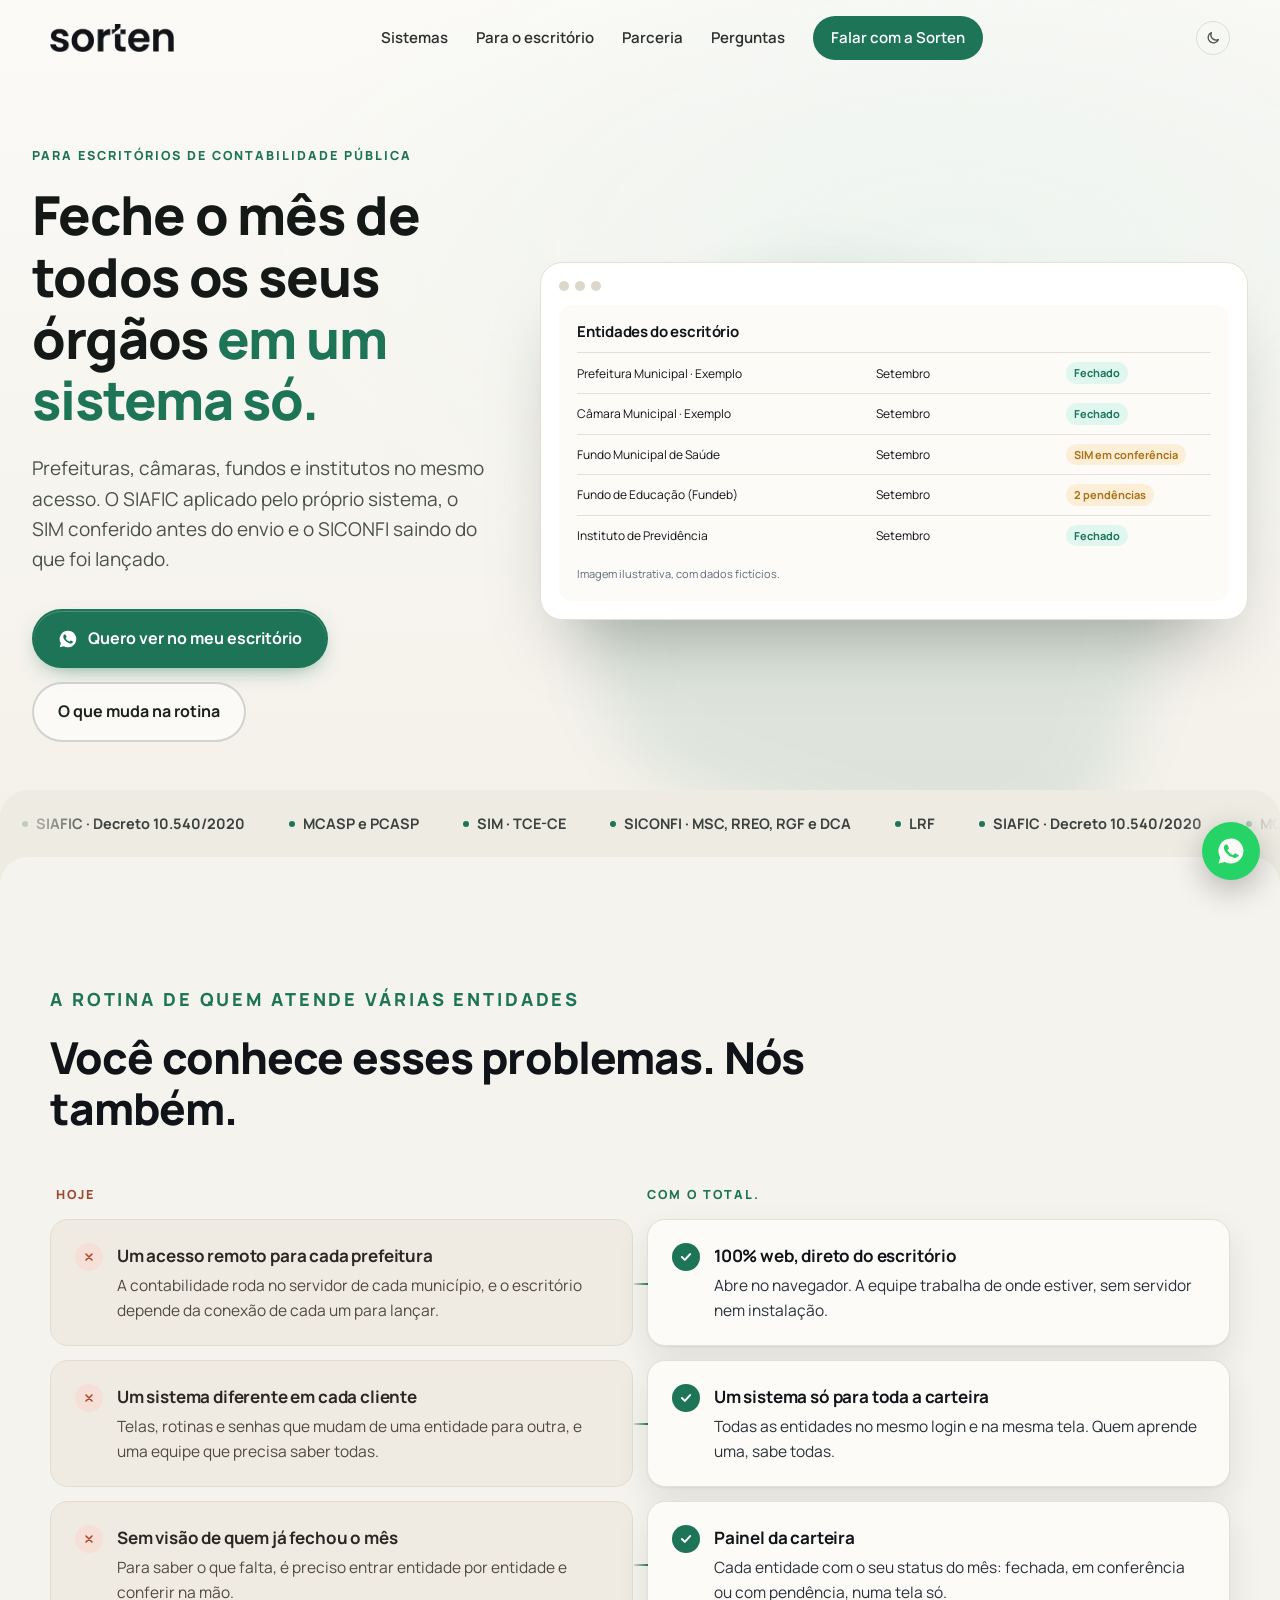
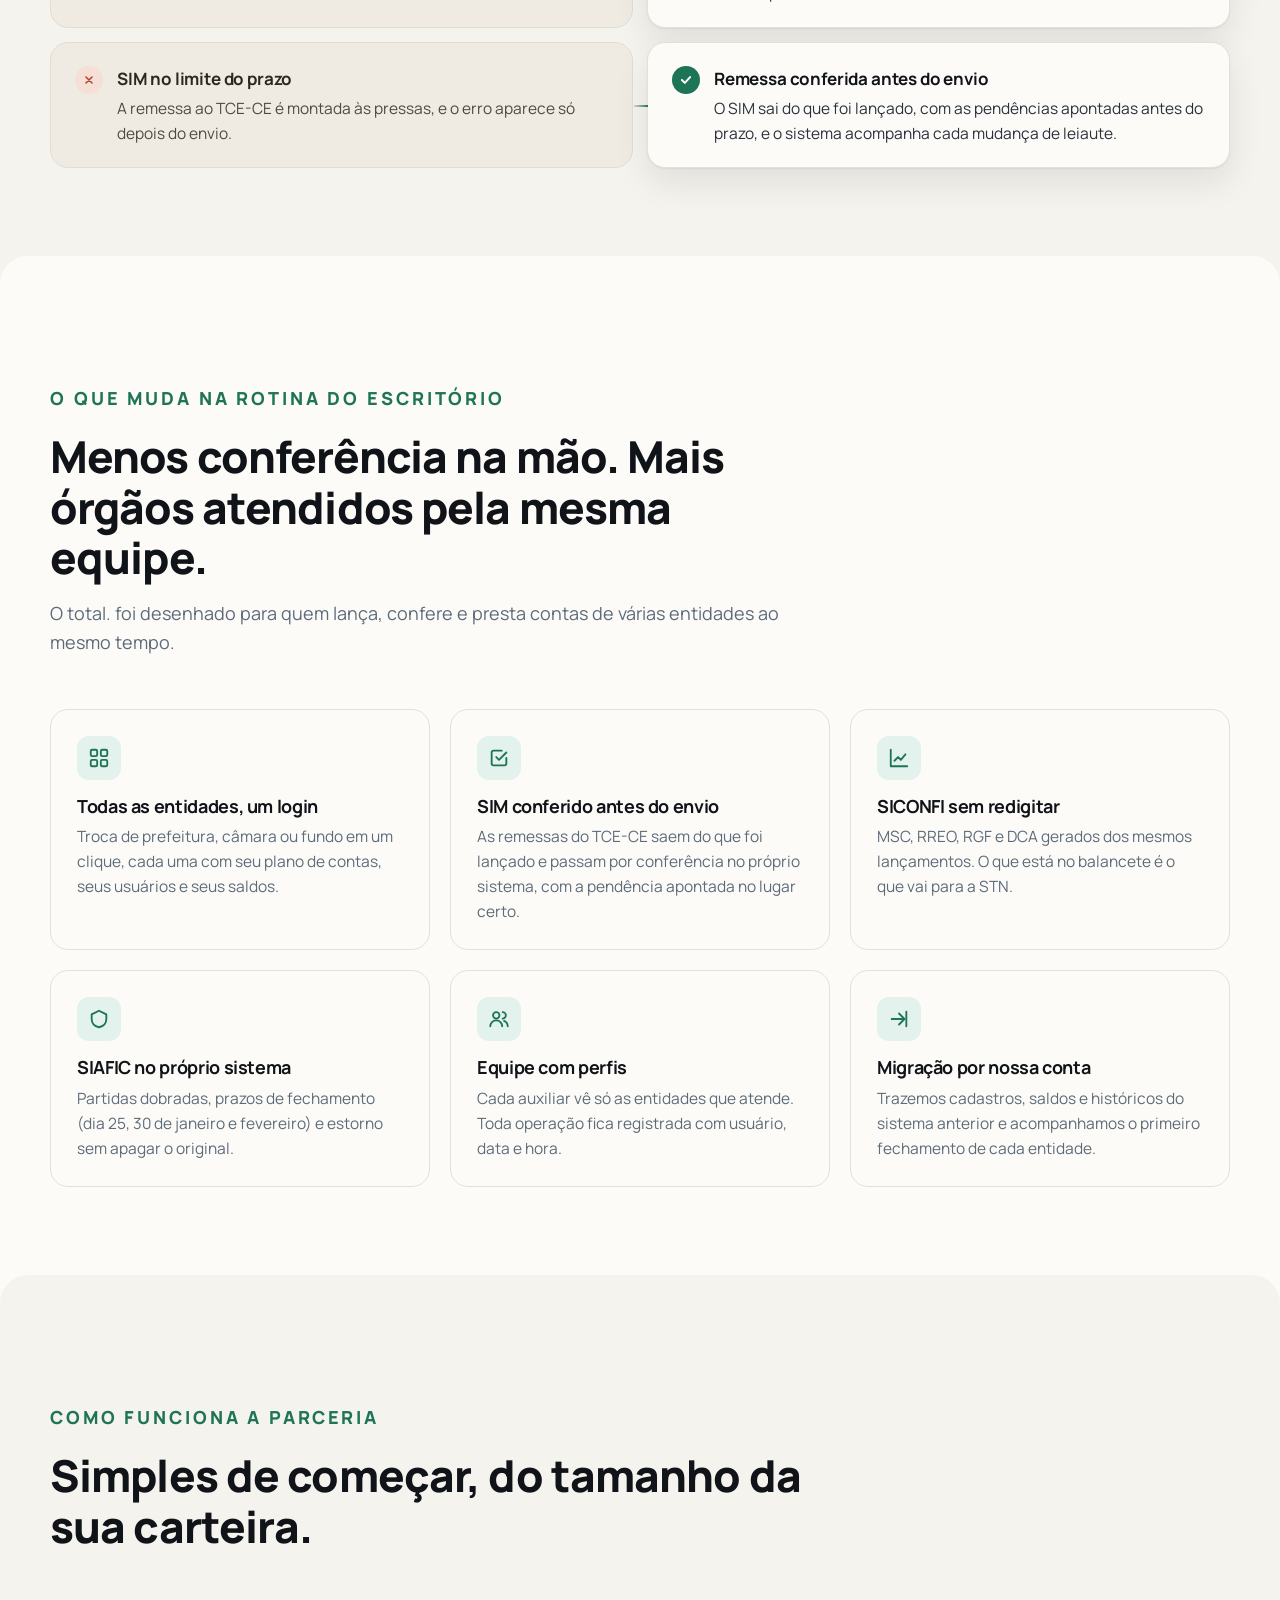
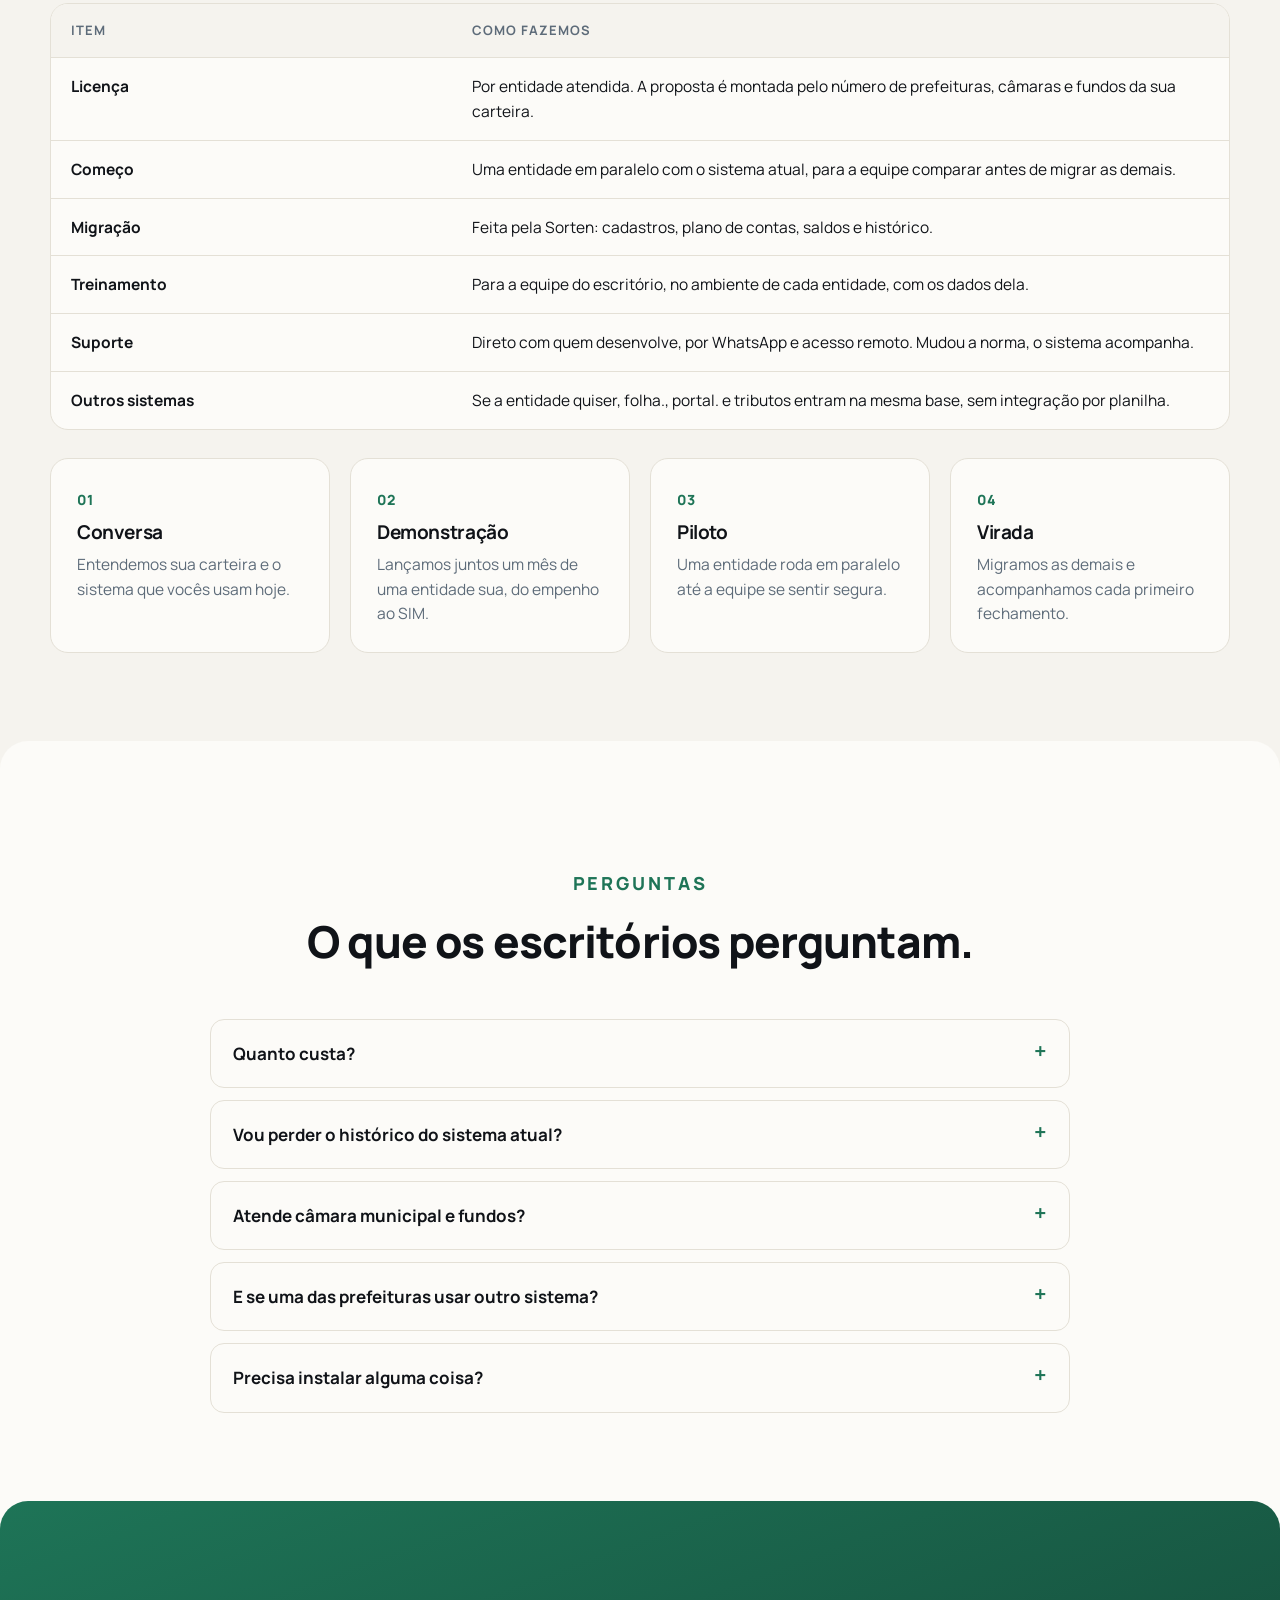
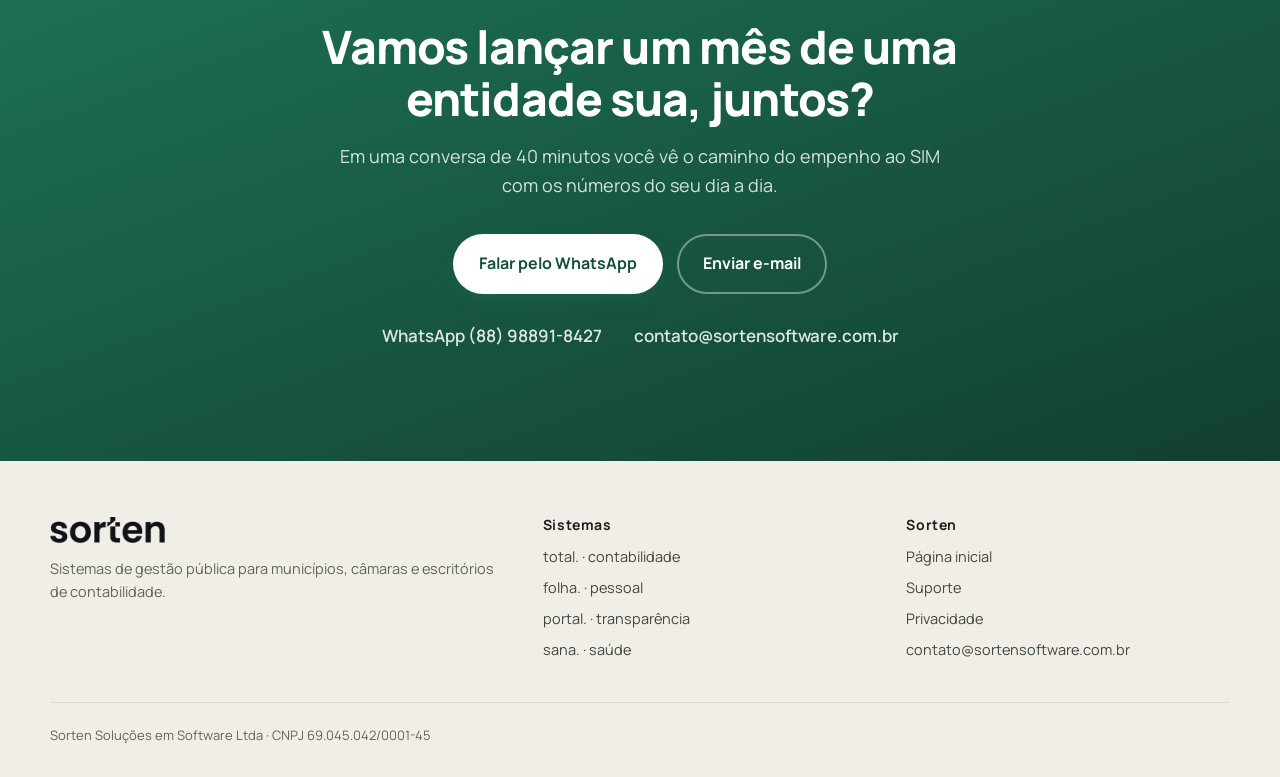
==== contabilidade/index.html @ a656661d "Site institucional da Sorten (versão 2) Co-Authored-By: Claude Opus 5.5 <noreply@anthropic.com>" ====
<!doctype html>
<html lang="pt-BR">
<head>
  <meta charset="UTF-8" />
  <meta name="viewport" content="width=device-width, initial-scale=1" />
  <meta name="theme-color" content="#fbfaf7" />
  <title>Para escritórios de contabilidade pública | Sorten</title>
  <meta name="description" content="Um sistema só para todas as prefeituras, câmaras e fundos que o seu escritório atende: SIAFIC, prestação de contas ao Tribunal de Contas e SICONFI, com migração e suporte de quem desenvolve." />
  <link rel="canonical" href="https://sortensoftware.com.br/contabilidade/" />
  <meta property="og:type" content="website" />
  <meta property="og:title" content="Sorten para escritórios de contabilidade pública" />
  <meta property="og:description" content="Feche o mês de todos os seus órgãos em um sistema só." />
  <meta property="og:url" content="https://sortensoftware.com.br/contabilidade/" />
  <meta property="og:image" content="https://sortensoftware.com.br/apple-touch-icon.png" />
  <link rel="icon" href="/favicon-sorten.png?v=2" type="image/png" sizes="64x64" />
  <link rel="apple-touch-icon" href="/apple-touch-icon.png?v=2" sizes="180x180" />
  <link rel="preconnect" href="https://fonts.googleapis.com" />
  <link rel="preconnect" href="https://fonts.gstatic.com" crossorigin />
  <link href="https://fonts.googleapis.com/css2?family=Manrope:wght@400;500;600;700;800&display=swap" rel="stylesheet" />
  <link rel="stylesheet" href="/site.css?v=2" />
  <script>try{var t=localStorage.getItem('sorten-tema');if(t==='dark')document.documentElement.setAttribute('data-theme','dark');}catch(e){}</script>
</head>
<body>
  <a class="skip-link" href="#conteudo">Ir para o conteúdo</a>

  <header class="site-header" data-header>
    <div class="shell header-inner">
      <a class="brand" href="/" aria-label="Sorten, página inicial"><img class="logo-l" src="/logo-sorten-escuro.png" alt="Sorten" width="1128" height="255" /><img class="logo-d" src="/logo-sorten-white.png" alt="" width="1164" height="291" /></a>
      <button class="menu-button" type="button" aria-expanded="false" aria-controls="main-nav"><span></span><span></span><span></span><span class="sr-only">Abrir menu</span></button>
      <nav class="main-nav" id="main-nav" aria-label="Navegação principal">
        <a href="/#sistemas">Sistemas</a>
        <a href="#rotina">Para o escritório</a>
        <a href="#parceria">Parceria</a>
        <a href="#perguntas">Perguntas</a>
        <a class="nav-cta" href="#contato">Falar com a Sorten</a>
      </nav>
      <button class="theme-toggle" type="button" aria-label="Alternar modo escuro" title="Modo escuro"><svg class="i-moon" viewBox="0 0 24 24" fill="none" stroke="currentColor" stroke-width="2" stroke-linecap="round" stroke-linejoin="round" aria-hidden="true"><path d="M20 14.5A8 8 0 0 1 9.5 4a8 8 0 1 0 10.5 10.5Z"/></svg><svg class="i-sun" viewBox="0 0 24 24" fill="none" stroke="currentColor" stroke-width="2" stroke-linecap="round" aria-hidden="true"><circle cx="12" cy="12" r="4"/><path d="M12 2v2M12 20v2M4.9 4.9l1.4 1.4M17.7 17.7l1.4 1.4M2 12h2M20 12h2M4.9 19.1l1.4-1.4M17.7 6.3l1.4-1.4"/></svg></button>
    </div>
  </header>

  <main id="conteudo">
    <section class="hero small">
      <div class="shell hero-grid">
        <div>
          <p class="eyebrow">Para escritórios de contabilidade pública</p>
          <h1>Feche o mês de todos os seus órgãos <span>em um sistema só.</span></h1>
          <p class="hero-lead">Prefeituras, câmaras, fundos e institutos no mesmo acesso. O SIAFIC aplicado pelo próprio sistema, o <span data-tce="sistema">SIM</span> conferido antes do envio e o SICONFI saindo do que foi lançado.</p>
          <div class="hero-actions">
            <a class="btn btn-primary" href="https://wa.me/5588988918427?text=Ol%C3%A1!%20Tenho%20um%20escrit%C3%B3rio%20de%20contabilidade%20p%C3%BAblica%20e%20quero%20conhecer%20o%20total." target="_blank" rel="noopener">
              <svg viewBox="0 0 24 24" fill="currentColor" aria-hidden="true"><path d="M12 2a10 10 0 0 0-8.6 15.1L2 22l5-1.3A10 10 0 1 0 12 2Zm5.4 14.2c-.2.6-1.3 1.2-1.8 1.3-.5.1-1 .1-3.4-.9-2.8-1.2-4.6-4.1-4.8-4.3-.1-.2-1.1-1.5-1.1-2.9s.7-2.1 1-2.4c.3-.3.6-.3.8-.3h.6c.2 0 .4 0 .6.5l.9 2.1c.1.2.1.4 0 .6l-.4.6-.4.4c-.1.1-.3.3-.1.6.2.3.8 1.3 1.7 2.1 1.1 1 2.1 1.3 2.4 1.5.3.1.5.1.6-.1l.9-1c.2-.3.4-.2.7-.1l2 1c.3.1.5.2.5.3.1.2.1.7-.1 1.3Z"/></svg>
              Quero ver no meu escritório
            </a>
            <a class="btn btn-ghost" href="#rotina">O que muda na rotina</a>
          </div>
        </div>
        <div class="float-wrap" aria-hidden="true">
          <div class="float-glow"></div>
          <div class="mock">
            <div class="mock-bar"><i></i><i></i><i></i></div>
            <div class="mock-body" style="grid-template-columns:1fr;min-height:0">
              <div class="mock-main">
                <h4>Entidades do escritório</h4>
                <div class="mock-row"><span>Prefeitura Municipal · Exemplo</span><span>Setembro</span><em>Fechado</em></div>
                <div class="mock-row"><span>Câmara Municipal · Exemplo</span><span>Setembro</span><em>Fechado</em></div>
                <div class="mock-row"><span>Fundo Municipal de Saúde</span><span>Setembro</span><em class="wait"><span data-tce="sistema">SIM</span> em conferência</em></div>
                <div class="mock-row"><span>Fundo de Educação (Fundeb)</span><span>Setembro</span><em class="wait">2 pendências</em></div>
                <div class="mock-row"><span>Instituto de Previdência</span><span>Setembro</span><em>Fechado</em></div>
                <p class="mock-note">Imagem ilustrativa, com dados fictícios.</p>
              </div>
            </div>
          </div>
        </div>
      </div>
    </section>

    <section class="compliance" aria-label="Conformidade">
      <ul class="shell">
        <li>SIAFIC · Decreto 10.540/2020</li><li>MCASP e PCASP</li><li><span><span data-tce="sistema">SIM</span> · <span data-tce="tribunal">TCE-CE</span></span></li><li>SICONFI · MSC, RREO, RGF e DCA</li><li>LRF</li>
      </ul>
    </section>

    <section class="band band-paper section z3" id="dores">
      <div class="shell">
        <div class="section-head">
          <p class="eyebrow dark">A rotina de quem atende várias entidades</p>
          <h2>Você conhece esses problemas. Nós também.</h2>
        </div>
        <div class="pains">
          <div class="pains-head" aria-hidden="true"><span>Hoje</span><span>Com o total.</span></div>
          <div class="pain reveal">
            <div class="pain-old"><i class="x"></i><div><b>Um acesso remoto para cada prefeitura</b><p>A contabilidade roda no servidor de cada município, e o escritório depende da conexão de cada um para lançar.</p></div></div>
            <div class="pain-new"><i class="v"></i><div><b>100% web, direto do escritório</b><p>Abre no navegador. A equipe trabalha de onde estiver, sem servidor nem instalação.</p></div></div>
          </div>
          <div class="pain reveal">
            <div class="pain-old"><i class="x"></i><div><b>Um sistema diferente em cada cliente</b><p>Telas, rotinas e senhas que mudam de uma entidade para outra, e uma equipe que precisa saber todas.</p></div></div>
            <div class="pain-new"><i class="v"></i><div><b>Um sistema só para toda a carteira</b><p>Todas as entidades no mesmo login e na mesma tela. Quem aprende uma, sabe todas.</p></div></div>
          </div>
          <div class="pain reveal">
            <div class="pain-old"><i class="x"></i><div><b>Sem visão de quem já fechou o mês</b><p>Para saber o que falta, é preciso entrar entidade por entidade e conferir na mão.</p></div></div>
            <div class="pain-new"><i class="v"></i><div><b>Painel da carteira</b><p>Cada entidade com o seu status do mês: fechada, em conferência ou com pendência, numa tela só.</p></div></div>
          </div>
          <div class="pain reveal">
            <div class="pain-old"><i class="x"></i><div><b><span data-tce="sistema">SIM</span> no limite do prazo</b><p>A remessa ao <span data-tce="tribunal">TCE-CE</span> é montada às pressas, e o erro aparece só depois do envio.</p></div></div>
            <div class="pain-new"><i class="v"></i><div><b>Remessa conferida antes do envio</b><p>O <span data-tce="sistema">SIM</span> sai do que foi lançado, com as pendências apontadas antes do prazo, e o sistema acompanha cada mudança de leiaute.</p></div></div>
          </div>
        </div>
      </div>
    </section>

    <section class="band band-white section z4" id="rotina">
      <div class="shell">
        <div class="section-head">
          <p class="eyebrow dark">O que muda na rotina do escritório</p>
          <h2>Menos conferência na mão. Mais órgãos atendidos pela mesma equipe.</h2>
          <p>O total. foi desenhado para quem lança, confere e presta contas de várias entidades ao mesmo tempo.</p>
        </div>
        <div class="features" style="grid-template-columns:repeat(3,1fr)">
          <div class="feature reveal"><div class="ico"><svg viewBox="0 0 24 24" fill="none" stroke="currentColor" stroke-width="2" stroke-linecap="round" stroke-linejoin="round"><rect x="3" y="3" width="7" height="7" rx="1.5"/><rect x="14" y="3" width="7" height="7" rx="1.5"/><rect x="3" y="14" width="7" height="7" rx="1.5"/><rect x="14" y="14" width="7" height="7" rx="1.5"/></svg></div><h3>Todas as entidades, um login</h3><p>Troca de prefeitura, câmara ou fundo em um clique, cada uma com seu plano de contas, seus usuários e seus saldos.</p></div>
          <div class="feature reveal"><div class="ico"><svg viewBox="0 0 24 24" fill="none" stroke="currentColor" stroke-width="2" stroke-linecap="round" stroke-linejoin="round"><path d="M9 11l3 3 8-8"/><path d="M20 12v6a2 2 0 0 1-2 2H6a2 2 0 0 1-2-2V6a2 2 0 0 1 2-2h9"/></svg></div><h3><span data-tce="sistema">SIM</span> conferido antes do envio</h3><p>As remessas do <span data-tce="tribunal">TCE-CE</span> saem do que foi lançado e passam por conferência no próprio sistema, com a pendência apontada no lugar certo.</p></div>
          <div class="feature reveal"><div class="ico"><svg viewBox="0 0 24 24" fill="none" stroke="currentColor" stroke-width="2" stroke-linecap="round" stroke-linejoin="round"><path d="M3 3v18h18"/><path d="M7 15l4-4 3 3 5-6"/></svg></div><h3>SICONFI sem redigitar</h3><p>MSC, RREO, RGF e DCA gerados dos mesmos lançamentos. O que está no balancete é o que vai para a STN.</p></div>
          <div class="feature reveal"><div class="ico"><svg viewBox="0 0 24 24" fill="none" stroke="currentColor" stroke-width="2" stroke-linecap="round" stroke-linejoin="round"><path d="M12 3l8 4v5c0 5-3.5 8-8 9-4.5-1-8-4-8-9V7l8-4Z"/></svg></div><h3>SIAFIC no próprio sistema</h3><p>Partidas dobradas, prazos de fechamento (dia 25, 30 de janeiro e fevereiro) e estorno sem apagar o original.</p></div>
          <div class="feature reveal"><div class="ico"><svg viewBox="0 0 24 24" fill="none" stroke="currentColor" stroke-width="2" stroke-linecap="round" stroke-linejoin="round"><circle cx="9" cy="8" r="3.5"/><path d="M2.5 20a6.5 6.5 0 0 1 13 0"/><path d="M16 4.5a3.5 3.5 0 0 1 0 7M21.5 20a6.5 6.5 0 0 0-4-6"/></svg></div><h3>Equipe com perfis</h3><p>Cada auxiliar vê só as entidades que atende. Toda operação fica registrada com usuário, data e hora.</p></div>
          <div class="feature reveal"><div class="ico"><svg viewBox="0 0 24 24" fill="none" stroke="currentColor" stroke-width="2" stroke-linecap="round" stroke-linejoin="round"><path d="M4 12h12M12 6l6 6-6 6"/><path d="M20 4v16"/></svg></div><h3>Migração por nossa conta</h3><p>Trazemos cadastros, saldos e históricos do sistema anterior e acompanhamos o primeiro fechamento de cada entidade.</p></div>
        </div>
      </div>
    </section>

    <section class="band band-paper section z5" id="parceria">
      <div class="shell">
        <div class="section-head">
          <p class="eyebrow dark">Como funciona a parceria</p>
          <h2>Simples de começar, do tamanho da sua carteira.</h2>
        </div>
        <table class="compare reveal">
          <thead><tr><th>Item</th><th>Como fazemos</th></tr></thead>
          <tbody>
            <tr><td>Licença</td><td>Por entidade atendida. A proposta é montada pelo número de prefeituras, câmaras e fundos da sua carteira.</td></tr>
            <tr><td>Começo</td><td>Uma entidade em paralelo com o sistema atual, para a equipe comparar antes de migrar as demais.</td></tr>
            <tr><td>Migração</td><td>Feita pela Sorten: cadastros, plano de contas, saldos e histórico.</td></tr>
            <tr><td>Treinamento</td><td>Para a equipe do escritório, no ambiente de cada entidade, com os dados dela.</td></tr>
            <tr><td>Suporte</td><td>Direto com quem desenvolve, por WhatsApp e acesso remoto. Mudou a norma, o sistema acompanha.</td></tr>
            <tr><td>Outros sistemas</td><td>Se a entidade quiser, folha., portal. e tributos entram na mesma base, sem integração por planilha.</td></tr>
          </tbody>
        </table>

        <ol class="steps" style="margin-top:28px">
          <li class="reveal"><h3>Conversa</h3><p>Entendemos sua carteira e o sistema que vocês usam hoje.</p></li>
          <li class="reveal"><h3>Demonstração</h3><p>Lançamos juntos um mês de uma entidade sua, do empenho ao <span data-tce="sistema">SIM</span>.</p></li>
          <li class="reveal"><h3>Piloto</h3><p>Uma entidade roda em paralelo até a equipe se sentir segura.</p></li>
          <li class="reveal"><h3>Virada</h3><p>Migramos as demais e acompanhamos cada primeiro fechamento.</p></li>
        </ol>
      </div>
    </section>

    <section class="band band-white section z6" id="perguntas">
      <div class="shell">
        <div class="section-head center"><p class="eyebrow dark">Perguntas</p><h2>O que os escritórios perguntam.</h2></div>
        <div class="faq">
          <details><summary>Quanto custa?</summary><p>Depende do número de entidades e dos sistemas que cada uma usa. Mande a sua carteira pelo WhatsApp ou e-mail que montamos a proposta.</p></details>
          <details><summary>Vou perder o histórico do sistema atual?</summary><p>Não. A migração traz cadastros, saldos e o histórico necessário para a continuidade, e você confere tudo antes da virada.</p></details>
          <details><summary>Atende câmara municipal e fundos?</summary><p>Sim. Câmaras, fundos e institutos são entidades como a prefeitura, cada uma com seus dados, seus usuários e sua prestação de contas.</p></details>
          <details><summary>E se uma das prefeituras usar outro sistema?</summary><p>Sem problema. Cada entidade entra quando fizer sentido. Começar por uma ou duas é o caminho mais comum.</p></details>
          <details><summary>Precisa instalar alguma coisa?</summary><p>Não. É 100% web: basta navegador e internet. Hospedagem, atualização e backup diário ficam com a Sorten.</p></details>
        </div>
      </div>
    </section>

    <section class="cta band" id="contato" style="z-index:7">
      <div class="shell">
        <h2>Vamos lançar um mês de uma entidade sua, juntos?</h2>
        <p>Em uma conversa de 40 minutos você vê o caminho do empenho ao <span data-tce="sistema">SIM</span> com os números do seu dia a dia.</p>
        <div class="hero-actions">
          <a class="btn btn-primary" href="https://wa.me/5588988918427?text=Ol%C3%A1!%20Tenho%20um%20escrit%C3%B3rio%20de%20contabilidade%20p%C3%BAblica%20e%20quero%20conhecer%20o%20total." target="_blank" rel="noopener">Falar pelo WhatsApp</a>
          <a class="btn btn-ghost" href="mailto:contato@sortensoftware.com.br?subject=Parceria%20para%20escrit%C3%B3rio%20de%20contabilidade">Enviar e-mail</a>
        </div>
        <div class="contact-lines">
          <a href="https://wa.me/5588988918427" target="_blank" rel="noopener">WhatsApp (88) 98891-8427</a>
          <a href="mailto:contato@sortensoftware.com.br">contato@sortensoftware.com.br</a>
        </div>
      </div>
    </section>
  </main>

  <footer class="footer">
    <div class="shell">
      <div class="footer-grid">
        <div><img class="logo-l" src="/logo-sorten-escuro.png" alt="Sorten" width="1128" height="255" /><img class="logo-d" src="/logo-sorten-white.png" alt="" width="1164" height="291" /><p>Sistemas de gestão pública para municípios, câmaras e escritórios de contabilidade.</p></div>
        <div><h4>Sistemas</h4><ul><li><a href="/#sistemas">total. · contabilidade</a></li><li><a href="/#sistemas">folha. · pessoal</a></li><li><a href="/#sistemas">portal. · transparência</a></li><li><a href="/#sistemas">sana. · saúde</a></li></ul></div>
        <div><h4>Sorten</h4><ul><li><a href="/">Página inicial</a></li><li><a href="/suporte/">Suporte</a></li><li><a href="/privacidade/">Privacidade</a></li><li><a href="mailto:contato@sortensoftware.com.br">contato@sortensoftware.com.br</a></li></ul></div>
      </div>
      <div class="footer-legal"><span>Sorten Soluções em Software Ltda · CNPJ 69.045.042/0001-45</span></div>
    </div>
  </footer>

  <a class="wa-float" href="https://wa.me/5588988918427" target="_blank" rel="noopener" aria-label="Falar pelo WhatsApp">
    <svg viewBox="0 0 24 24" fill="currentColor" aria-hidden="true"><path d="M12 2a10 10 0 0 0-8.6 15.1L2 22l5-1.3A10 10 0 1 0 12 2Zm5.4 14.2c-.2.6-1.3 1.2-1.8 1.3-.5.1-1 .1-3.4-.9-2.8-1.2-4.6-4.1-4.8-4.3-.1-.2-1.1-1.5-1.1-2.9s.7-2.1 1-2.4c.3-.3.6-.3.8-.3h.6c.2 0 .4 0 .6.5l.9 2.1c.1.2.1.4 0 .6l-.4.6-.4.4c-.1.1-.3.3-.1.6.2.3.8 1.3 1.7 2.1 1.1 1 2.1 1.3 2.4 1.5.3.1.5.1.6-.1l.9-1c.2-.3.4-.2.7-.1l2 1c.3.1.5.2.5.3.1.2.1.7-.1 1.3Z"/></svg>
  </a>
  <script src="/site.js?v=2" defer></script>
</body>
</html>
---- site.css ----
/* Sorten — site institucional (versão 2, out/2026). Um arquivo, sem dependências além da fonte Manrope. */
:root {
  --navy: #0f1513;
  --navy-2: #161e1b;
  --ink: #101318;
  --ink-2: #2a313b;
  --muted: #5d6b79;
  --paper: #f5f3ee;
  --white: #fcfbf8;
  --line: #e4e0d6;
  --blue: #1e7457;
  --blue-dark: #155c45;
  --cyan: #d2b36f;
  --gold: #d2b36f;
  --ivory: #f3eee3;
  --green: #1e7457;
  --shell: min(1180px, calc(100% - 40px));
  --radius: 18px;
  --shadow: 0 1px 2px rgb(20 24 22 / 6%), 0 14px 34px rgb(20 24 22 / 9%);

  /* um matiz por sistema, mesma saturação e luminosidade do verde do total. */
  --c-total: hsl(160 59% 29%);
  --c-folha: hsl(214 59% 36%);
  --c-portal: hsl(36 78% 38%);
  --c-atos: hsl(268 45% 42%);
  --c-sana: hsl(350 59% 40%);
  --c-saber: hsl(12 66% 44%);
  --c-carta: hsl(320 40% 38%);
}

* { box-sizing: border-box; }
html { scroll-behavior: smooth; -webkit-text-size-adjust: 100%; }
@media (prefers-reduced-motion: reduce) { html { scroll-behavior: auto; } * { transition: none !important; animation: none !important; } }
body {
  margin: 0;
  font-family: "Manrope", system-ui, -apple-system, "Segoe UI", sans-serif;
  color: var(--ink);
  background: var(--white);
  line-height: 1.6;
  font-size: 17px;
}
img, svg { display: block; max-width: 100%; }
a { color: inherit; }
h1, h2, h3, h4 { line-height: 1.15; margin: 0; letter-spacing: -0.02em; }
p { margin: 0; }
.shell { width: var(--shell); margin-inline: auto; }
.sr-only { position: absolute; width: 1px; height: 1px; overflow: hidden; clip: rect(0 0 0 0); white-space: nowrap; }
.skip-link { position: absolute; left: 16px; top: -60px; background: var(--white); color: var(--ink); padding: 10px 14px; border-radius: 8px; z-index: 100; }
.skip-link:focus { top: 12px; }
:focus-visible { outline: 3px solid var(--gold); outline-offset: 3px; border-radius: 6px; }

/* ---------- cabeçalho ---------- */
.site-header { position: fixed; inset: 0 0 auto; z-index: 50; transition: background .25s, box-shadow .25s; }
.site-header.is-scrolled, .site-header.is-solid { background: rgb(15 21 19 / 92%); backdrop-filter: blur(10px); box-shadow: 0 1px 0 rgb(255 255 255 / 8%); }
.header-inner { display: flex; align-items: center; justify-content: space-between; height: 76px; gap: 24px; }
.brand img { height: 30px; width: auto; }
.main-nav { display: flex; align-items: center; gap: 28px; }
.main-nav a { color: rgb(255 255 255 / 82%); text-decoration: none; font-weight: 600; font-size: 15px; }
.main-nav a:hover { color: var(--white); }
.main-nav .nav-cta { color: var(--navy); background: var(--ivory); padding: 10px 18px; border-radius: 999px; }
.main-nav .nav-cta:hover { background: var(--white); color: var(--navy); }
.menu-button { display: none; background: none; border: 0; padding: 10px; cursor: pointer; }
.menu-button span:not(.sr-only) { display: block; width: 24px; height: 2px; background: var(--white); margin: 5px 0; border-radius: 2px; }

/* ---------- botões ---------- */
.btn { display: inline-flex; align-items: center; gap: 10px; padding: 15px 24px; border-radius: 999px; font-weight: 700; font-size: 16px; text-decoration: none; border: 2px solid transparent; transition: transform .15s, background .15s, color .15s; }
.btn:hover { transform: translateY(-1px); }
.btn-primary { background: var(--ivory); color: var(--navy); }
.btn-primary:hover { background: var(--white); }
.btn-ghost { color: var(--ivory); border-color: rgb(243 238 227 / 28%); }
.btn-ghost:hover { border-color: var(--white); }
.btn-dark { background: var(--navy); color: var(--white); }
.btn-dark:hover { background: var(--navy-2); }
.btn svg { width: 20px; height: 20px; flex: none; }

/* ---------- hero ---------- */
.hero { position: relative; overflow: hidden; color: var(--white); background: linear-gradient(180deg, #0f1513 0%, #121a17 100%); padding: 150px 0 96px; }
.hero::after { content: none; }
.hero-grid { position: relative; z-index: 1; display: grid; grid-template-columns: 1.05fr .95fr; gap: 56px; align-items: center; }
.eyebrow { display: inline-flex; align-items: center; gap: 8px; font-size: 12.5px; font-weight: 800; letter-spacing: .16em; text-transform: uppercase; color: var(--gold); margin-bottom: 18px; }
.eyebrow.dark { color: var(--blue); }
.hero h1 { font-size: clamp(38px, 5.4vw, 64px); font-weight: 800; }
.hero h1 span { color: var(--gold); }
.hero-lead { margin-top: 22px; font-size: 19px; color: rgb(243 238 227 / 74%); max-width: 560px; }
.hero-actions { display: flex; flex-wrap: wrap; gap: 14px; margin-top: 34px; }
.hero-checks { display: flex; flex-wrap: wrap; gap: 10px 22px; margin-top: 34px; padding: 0; list-style: none; color: rgb(255 255 255 / 78%); font-size: 15px; font-weight: 600; }
.hero-checks li { display: flex; align-items: center; gap: 8px; }
.hero-checks li::before { content: ""; width: 18px; height: 18px; border-radius: 50%; background: rgb(210 179 111 / 16%) url("data:image/svg+xml,%3Csvg xmlns='http://www.w3.org/2000/svg' viewBox='0 0 24 24' fill='none' stroke='%23d2b36f' stroke-width='3' stroke-linecap='round' stroke-linejoin='round'%3E%3Cpath d='M5 12l5 5 9-10'/%3E%3C/svg%3E") center/12px no-repeat; }

/* painel ilustrativo do hero (mock de tela, sem dados reais) */
.mock { background: rgb(255 255 255 / 4%); border: 1px solid rgb(243 238 227 / 12%); border-radius: 22px; padding: 18px; box-shadow: 0 30px 80px rgb(0 0 0 / 35%); }
.mock-bar { display: flex; gap: 6px; margin-bottom: 14px; }
.mock-bar i { width: 10px; height: 10px; border-radius: 50%; background: rgb(255 255 255 / 20%); }
.mock-body { background: var(--white); color: var(--ink); border-radius: 14px; overflow: hidden; display: grid; grid-template-columns: 150px 1fr; min-height: 330px; }
.mock-side { background: #0b3328; color: rgb(255 255 255 / 85%); padding: 16px 12px; font-size: 12.5px; }
.mock-side b { display: block; color: var(--white); font-size: 18px; margin: 0 0 14px 4px; }
.mock-side span { display: block; padding: 7px 8px; border-radius: 8px; }
.mock-side span.on { background: rgb(255 255 255 / 12%); color: var(--white); }
.mock-main { padding: 18px; }
.mock-main h4 { font-size: 15px; margin-bottom: 12px; }
.mock-kpis { display: grid; grid-template-columns: repeat(3, 1fr); gap: 10px; margin-bottom: 14px; }
.mock-kpis div { border: 1px solid var(--line); border-radius: 10px; padding: 10px; font-size: 11px; color: var(--muted); }
.mock-kpis strong { display: block; color: var(--ink); font-size: 15px; margin-top: 2px; }
.mock-row { display: grid; grid-template-columns: 1.6fr 1fr .8fr; gap: 8px; align-items: center; font-size: 12px; padding: 9px 0; border-top: 1px solid var(--line); }
.mock-row em { font-style: normal; justify-self: start; padding: 2px 8px; border-radius: 999px; font-size: 11px; font-weight: 700; background: hsl(160 59% 92%); color: var(--c-total); }
.mock-row em.wait { background: hsl(36 90% 92%); color: var(--c-portal); }
.mock-note { margin-top: 10px; font-size: 11px; color: var(--muted); }

/* ---------- faixa de conformidade ---------- */
.compliance { background: var(--navy-2); color: rgb(243 238 227 / 82%); }
.compliance ul { display: flex; flex-wrap: wrap; justify-content: center; gap: 12px 34px; list-style: none; margin: 0 auto; padding: 22px 0; font-weight: 700; font-size: 14.5px; }
.compliance li { display: flex; align-items: center; gap: 8px; }
.compliance li::before { content: ""; width: 6px; height: 6px; border-radius: 50%; background: var(--gold); }

/* ---------- seções ---------- */
.section { padding: 104px 0; }
.section.alt { background: var(--paper); }
.section-head { max-width: 760px; margin-bottom: 52px; }
.section-head.center { margin-inline: auto; text-align: center; }
.section-head h2 { font-size: clamp(30px, 3.6vw, 44px); font-weight: 800; }
.section-head p { margin-top: 16px; color: var(--muted); font-size: 18px; }

/* produtos */
.products { display: grid; grid-template-columns: repeat(3, 1fr); gap: 20px; }
.product { --c: var(--c-total); position: relative; background: var(--white); border: 1px solid var(--line); border-radius: var(--radius); padding: 28px; display: flex; flex-direction: column; gap: 14px; transition: transform .2s, box-shadow .2s, border-color .2s; }
.product:hover { transform: translateY(-3px); box-shadow: var(--shadow); border-color: color-mix(in srgb, var(--c) 35%, var(--line)); }
.product.big { grid-column: span 2; background: linear-gradient(135deg, color-mix(in srgb, var(--c) 7%, white), white 60%); }
.product-top { display: flex; align-items: center; gap: 14px; }
.sym { width: 46px; height: 42px; background: var(--c); -webkit-mask: var(--m) center/contain no-repeat; mask: var(--m) center/contain no-repeat; flex: none; }
.product-name { font-size: 26px; font-weight: 800; color: var(--c); letter-spacing: -0.03em; }
.product-kind { font-size: 13px; font-weight: 700; color: var(--muted); text-transform: uppercase; letter-spacing: .08em; }
.product p { color: var(--ink-2); }
.product ul { margin: 0; padding: 0; list-style: none; display: grid; gap: 7px; font-size: 15px; color: var(--ink-2); }
.product.big ul { grid-template-columns: 1fr 1fr; column-gap: 24px; }
.product li { position: relative; padding-left: 15px; }
.product li::before { content: ""; position: absolute; left: 0; top: .62em; width: 6px; height: 6px; border-radius: 2px; background: var(--c); }
.product-more { text-decoration: none; border-style: dashed; background: transparent; justify-content: center; }
.product-more .product-name { font-size: 22px; }
.tag { align-self: flex-start; font-size: 12px; font-weight: 800; padding: 4px 10px; border-radius: 999px; background: color-mix(in srgb, var(--c) 12%, white); color: var(--c); }
.p-total { --c: var(--c-total); --m: url(/produtos/total-simbolo.svg); }
.p-folha { --c: var(--c-folha); --m: url(/produtos/verba-simbolo.svg); }
.p-portal { --c: var(--c-portal); --m: url(/produtos/portal-simbolo.svg); }
.p-atos { --c: var(--c-atos); --m: url(/produtos/atos-simbolo.svg); }
.p-sana { --c: var(--c-sana); --m: url(/produtos/sana-simbolo.svg); }
.p-saber { --c: var(--c-saber); --m: url(/produtos/saber-simbolo.svg); }
.p-carta { --c: var(--c-carta); --m: url(/produtos/carta-simbolo.svg); }

/* destaque escritórios */
.partner { background: linear-gradient(135deg, #17533f 0%, var(--navy) 72%); color: var(--white); border-radius: 28px; padding: 56px; display: grid; grid-template-columns: 1.1fr .9fr; gap: 48px; align-items: center; position: relative; overflow: hidden; }
.partner::before { content: none; }
.partner h2 { font-size: clamp(28px, 3.2vw, 40px); font-weight: 800; position: relative; }
.partner p { color: rgb(255 255 255 / 80%); margin-top: 16px; font-size: 18px; position: relative; }
.partner .hero-actions { position: relative; }
.partner-list { position: relative; display: grid; gap: 14px; margin: 0; padding: 0; list-style: none; }
.partner-list li { background: rgb(255 255 255 / 6%); border: 1px solid rgb(255 255 255 / 12%); border-radius: 14px; padding: 16px 18px; }
.partner-list strong { display: block; font-size: 16px; }
.partner-list span { color: rgb(255 255 255 / 72%); font-size: 15px; }

/* diferenciais */
.features { display: grid; grid-template-columns: repeat(4, 1fr); gap: 20px; }
.feature { padding: 26px; border-radius: var(--radius); background: var(--white); border: 1px solid var(--line); }
.feature .ico { width: 44px; height: 44px; border-radius: 12px; display: grid; place-items: center; background: hsl(160 35% 92%); color: var(--blue); margin-bottom: 16px; }
.feature .ico svg { width: 22px; height: 22px; }
.feature h3 { font-size: 18px; margin-bottom: 8px; }
.feature p { color: var(--muted); font-size: 15.5px; }

/* passos */
.steps { display: grid; grid-template-columns: repeat(4, 1fr); gap: 20px; counter-reset: s; list-style: none; padding: 0; margin: 0; }
.steps li { counter-increment: s; position: relative; padding: 26px; border-radius: var(--radius); background: var(--white); border: 1px solid var(--line); }
.steps li::before { content: counter(s, decimal-leading-zero); font-weight: 800; color: var(--blue); font-size: 14px; letter-spacing: .1em; }
.steps h3 { font-size: 19px; margin: 10px 0 8px; }
.steps p { color: var(--muted); font-size: 15.5px; }

/* sobre */
.about { display: grid; grid-template-columns: 1fr 1fr; gap: 56px; align-items: center; }
.about p + p { margin-top: 16px; }
.about-card { background: var(--paper); border: 1px solid var(--line); border-radius: 24px; padding: 32px; display: grid; gap: 18px; }
.about-card div { display: flex; gap: 14px; align-items: flex-start; }
.about-card b { display: block; font-size: 16px; }
.about-card span { color: var(--muted); font-size: 15px; }
.about-card .ico { width: 40px; height: 40px; flex: none; border-radius: 10px; background: var(--white); border: 1px solid var(--line); display: grid; place-items: center; color: var(--blue); }
.about-card .ico svg { width: 20px; height: 20px; }

/* FAQ */
.faq { max-width: 860px; margin: 0 auto; display: grid; gap: 12px; }
.faq details { background: var(--white); border: 1px solid var(--line); border-radius: 14px; padding: 4px 22px; }
.faq summary { cursor: pointer; font-weight: 700; padding: 16px 0; list-style: none; display: flex; justify-content: space-between; gap: 16px; }
.faq summary::-webkit-details-marker { display: none; }
.faq summary::after { content: "+"; font-size: 22px; line-height: 1; color: var(--blue); }
.faq details[open] summary::after { content: "–"; }
.faq details p { padding: 0 0 18px; color: var(--ink-2); }

/* contato */
.cta { background: linear-gradient(160deg, #17533f 0%, var(--navy) 70%); color: var(--ivory); text-align: center; padding: 96px 0; }
.cta h2 { font-size: clamp(30px, 3.8vw, 46px); font-weight: 800; max-width: 780px; margin: 0 auto; }
.cta p { color: rgb(255 255 255 / 82%); margin: 16px auto 0; max-width: 620px; font-size: 18px; }
.cta .hero-actions { justify-content: center; }
.contact-lines { display: flex; flex-wrap: wrap; justify-content: center; gap: 12px 32px; margin-top: 28px; color: rgb(255 255 255 / 85%); font-weight: 600; }
.contact-lines a { text-decoration: none; }
.contact-lines a:hover { text-decoration: underline; }

/* rodapé */
.footer { background: #0b100e; color: rgb(255 255 255 / 70%); padding: 56px 0 32px; font-size: 14.5px; }
.footer-grid { display: grid; grid-template-columns: 1.4fr 1fr 1fr; gap: 40px; }
.footer img { height: 26px; width: auto; margin-bottom: 14px; }
.footer h4 { color: var(--white); font-size: 14px; margin-bottom: 12px; letter-spacing: .04em; }
.footer ul { list-style: none; padding: 0; margin: 0; display: grid; gap: 8px; }
.footer a { text-decoration: none; color: rgb(255 255 255 / 78%); }
.footer a:hover { color: var(--white); }
.footer-legal { border-top: 1px solid rgb(255 255 255 / 10%); margin-top: 40px; padding-top: 22px; display: flex; flex-wrap: wrap; justify-content: space-between; gap: 10px; font-size: 13px; }

/* botão flutuante de WhatsApp */
.wa-float { position: fixed; right: 20px; bottom: 20px; z-index: 40; width: 58px; height: 58px; border-radius: 50%; background: #25d366; color: var(--white); display: grid; place-items: center; box-shadow: 0 10px 30px rgb(0 0 0 / 25%); }
.wa-float svg { width: 30px; height: 30px; }

/* página interna: hero menor */
.hero.small { padding: 140px 0 80px; }
.hero.small .hero-grid { grid-template-columns: 1.2fr .8fr; }
.compare { width: 100%; border-collapse: separate; border-spacing: 0; background: var(--white); border: 1px solid var(--line); border-radius: var(--radius); overflow: hidden; font-size: 15.5px; }
.compare th, .compare td { text-align: left; padding: 16px 20px; border-bottom: 1px solid var(--line); vertical-align: top; }
.compare th { background: var(--paper); font-size: 13px; text-transform: uppercase; letter-spacing: .08em; color: var(--muted); }
.compare tr:last-child td { border-bottom: 0; }
.compare td:first-child { font-weight: 700; width: 34%; }

/* animação de entrada */
.js .reveal { opacity: 0; transform: translateY(16px); transition: opacity .6s ease, transform .6s ease; transition-delay: var(--d, 0ms); }
.js .reveal.is-visible { opacity: 1; transform: none; }

/* ---------- responsivo ---------- */
@media (max-width: 1020px) {
  .hero-grid, .hero.small .hero-grid, .partner, .about { grid-template-columns: 1fr; }
  .products { grid-template-columns: 1fr 1fr; }
  .product.big { grid-column: span 2; }
  .features, .steps { grid-template-columns: 1fr 1fr; }
  .footer-grid { grid-template-columns: 1fr 1fr; }
  .partner { padding: 40px 28px; }
}
@media (max-width: 760px) {
  body { font-size: 16px; }
  .menu-button { display: block; }
  .main-nav { position: fixed; inset: 76px 0 auto; flex-direction: column; align-items: stretch; gap: 0; background: var(--navy); padding: 8px 20px 20px; transform: translateY(-120%); transition: transform .25s; }
  .main-nav.is-open { transform: none; }
  .main-nav a { padding: 14px 4px; border-bottom: 1px solid rgb(255 255 255 / 8%); }
  .main-nav .nav-cta { margin-top: 12px; text-align: center; border: 0; }
  .site-header { background: rgb(7 22 37 / 94%); }
  .hero { padding: 120px 0 72px; }
  .section { padding: 72px 0; }
  .products, .features, .steps, .footer-grid { grid-template-columns: 1fr; }
  .product.big { grid-column: auto; }
  .product.big ul { grid-template-columns: 1fr; }
  .mock-body { grid-template-columns: 1fr; }
  .mock-side { display: none; }
  .compare td:first-child { width: auto; }
  .compare th, .compare td { padding: 12px 14px; }
}

/* ======================================================================
   v2.1 — faixas sobrepostas, tela flutuante e cena guiada pela rolagem
   (técnicas inspiradas no site do Jadeit, adaptadas a um sistema web)
   ====================================================================== */
:root { --ease: cubic-bezier(.22, 1, .36, 1); }
.band { position: relative; border-radius: 28px 28px 0 0; margin-top: -32px; }
.band.section { padding: 112px 0 120px; }
.band-paper { background: var(--paper); }
.band-white { background: var(--white); }
.band-ink { background: #121916; color: var(--ivory); }
.band-ink .section-head p, .band-ink .feature p { color: rgb(255 255 255 / 72%); }
.band-ink .feature { background: rgb(255 255 255 / 5%); border-color: rgb(255 255 255 / 12%); }
.band-ink .feature .ico { background: rgb(210 179 111 / 12%); color: var(--gold); }
.band-ink .eyebrow.dark { color: var(--gold); }
.z2 { z-index: 2; } .z3 { z-index: 3; } .z4 { z-index: 4; } .z5 { z-index: 5; } .z6 { z-index: 6; } .z7 { z-index: 7; } .z8 { z-index: 8; } .z9 { z-index: 9; }
.hero { z-index: 1; padding-bottom: 128px; }
.compliance { position: relative; z-index: 2; border-radius: 28px 28px 0 0; margin-top: -32px; padding-bottom: 32px; }
.cta.band { padding: 120px 0 112px; }

/* tela flutuante + brilho */
.float-wrap { position: relative; }
.float-glow { position: absolute; left: 50%; top: 8%; width: 78%; aspect-ratio: 1; margin-left: -39%; border-radius: 30%; background: #1e7457; opacity: .16; filter: blur(30px); transform: rotate(18deg); animation: breathe 5.5s ease-in-out infinite alternate; }
.float-wrap .mock { position: relative; animation: float 6s ease-in-out infinite alternate; }
.float-wrap:focus-within .mock, .float-wrap:hover .mock { animation-play-state: paused; }
@keyframes float { to { transform: translateY(-10px); } }
@keyframes breathe { to { opacity: .26; transform: rotate(18deg) scale(1.05); } }

/* cena guiada pela rolagem */
.scene { padding: 104px 0 120px; }
.scene-grid { display: grid; grid-template-columns: .9fr 1.1fr; gap: 56px; align-items: start; }
.scene-steps .step { min-height: 78vh; display: flex; flex-direction: column; justify-content: center; }
.scene-steps .step:first-child { min-height: 60vh; }
.step .kicker { font-size: 13px; font-weight: 800; letter-spacing: .12em; text-transform: uppercase; color: var(--blue); }
.step h3 { font-size: clamp(26px, 3vw, 38px); font-weight: 800; margin: 10px 0 12px; opacity: .35; transition: opacity .35s var(--ease); max-width: 18ch; }
.step p { color: var(--muted); font-size: 17px; max-width: 46ch; opacity: .35; transition: opacity .35s var(--ease); }
.step.is-active h3, .step.is-active p { opacity: 1; }
.scene-screen { position: sticky; top: calc(50vh - 230px); }
.screen-slot { transition: transform .8s var(--ease); will-change: transform; }
.scene[data-active="0"] .screen-slot { transform: rotate(-1.5deg); }
.scene[data-active="1"] .screen-slot { transform: rotate(1.2deg); }
.scene[data-active="2"] .screen-slot { transform: rotate(-.8deg); }
.scene[data-active="3"] .screen-slot { transform: scale(1.02); }
.browser { background: #141b18; border-radius: 18px; padding: 12px; box-shadow: 0 2px 4px rgb(7 22 37 / 20%), 0 40px 80px -20px rgb(7 22 37 / 45%); }
.browser-bar { display: flex; align-items: center; gap: 6px; padding: 2px 6px 12px; }
.browser-bar i { width: 10px; height: 10px; border-radius: 50%; background: rgb(255 255 255 / 22%); }
.browser-bar span { margin-left: 12px; flex: 1; background: rgb(255 255 255 / 8%); color: rgb(255 255 255 / 60%); font-size: 12px; border-radius: 999px; padding: 5px 12px; }
.screens { position: relative; height: 330px; background: var(--white); border-radius: 10px; overflow: hidden; }
.sc { position: absolute; inset: 0; padding: 22px; opacity: 0; visibility: hidden; transition: opacity .35s var(--ease), visibility 0s .35s; color: var(--ink); }
.sc.on { opacity: 1; visibility: visible; transition-delay: 0s; }
.sc.on .bd { animation: bd .6s var(--ease) both; }
.sc.on .bd:nth-child(2) { animation-delay: .08s; } .sc.on .bd:nth-child(3) { animation-delay: .16s; }
.sc.on .bd:nth-child(4) { animation-delay: .24s; } .sc.on .bd:nth-child(5) { animation-delay: .32s; } .sc.on .bd:nth-child(6) { animation-delay: .40s; }
@keyframes bd { from { opacity: 0; transform: translateY(14px) scale(.98); } to { opacity: 1; transform: none; } }
.sc-head { display: flex; align-items: center; justify-content: space-between; gap: 10px; margin-bottom: 14px; }
.sc-head b { font-size: 17px; }
.sc-head small { font-weight: 700; color: var(--c-total); background: hsl(160 59% 93%); padding: 3px 10px; border-radius: 999px; font-size: 12px; white-space: nowrap; }
.sc-grid { display: grid; grid-template-columns: 1fr 1fr; gap: 10px; }
.field { border: 1px solid var(--line); border-radius: 10px; padding: 9px 12px; font-size: 12px; color: var(--muted); }
.field strong { display: block; color: var(--ink); font-size: 14px; margin-top: 2px; }
.field.wide { grid-column: span 2; }
.bar { height: 10px; border-radius: 999px; background: var(--paper); overflow: hidden; margin-top: 8px; }
.bar i { display: block; height: 100%; width: var(--w); background: linear-gradient(90deg, var(--c-total), #2fa37c); border-radius: inherit; }
.sc.on .bar i { animation: grow 1.1s var(--ease) .3s both; }
@keyframes grow { from { width: 0; } }
.rule { display: flex; gap: 10px; align-items: center; margin-top: 12px; padding: 10px 12px; border-radius: 10px; background: hsl(160 59% 95%); color: var(--c-total); font-size: 13px; font-weight: 700; }
.rule svg { width: 18px; height: 18px; flex: none; }
.rule.warn { background: hsl(36 90% 94%); color: var(--c-portal); }
.ok-big { display: grid; place-items: center; text-align: center; gap: 6px; margin-top: 6px; }
.ok-big svg { width: 84px; height: 84px; color: var(--c-total); }
.ok-big b { font-size: 18px; }
.ok-big span { color: var(--muted); font-size: 13px; }
.check-ring { stroke-dasharray: 176; }
.check-mark { stroke-dasharray: 44; }
.sc.on .check-ring { animation: draw-ring .8s var(--ease) both; }
.sc.on .check-mark { animation: draw-mark .5s var(--ease) .55s both; }
@keyframes draw-ring { from { stroke-dashoffset: 176; } }
@keyframes draw-mark { from { stroke-dashoffset: 44; } }
.pg-dots { display: flex; gap: 8px; justify-content: center; margin-top: 16px; }
.pg-dots i { width: 8px; height: 8px; border-radius: 50%; background: var(--line); transition: width .3s var(--ease), background-color .3s var(--ease); }
.pg-dots i.on { width: 24px; border-radius: 999px; background: var(--blue); }

/* FAQ abrindo suave (navegadores que suportam) */
@supports (interpolate-size: allow-keywords) {
  :root { interpolate-size: allow-keywords; }
  .faq details::details-content { block-size: 0; overflow: clip; opacity: 0; transition: block-size .35s var(--ease), opacity .3s, content-visibility .35s allow-discrete; }
  .faq details[open]::details-content { block-size: auto; opacity: 1; }
}
.faq summary::after { transition: transform .3s var(--ease); }
.faq details[open] summary::after { content: "+"; transform: rotate(45deg); }
.product, .feature, .steps li { transition: transform .3s var(--ease), box-shadow .3s, border-color .3s; }
.feature:hover, .steps li:hover { transform: translateY(-3px); box-shadow: var(--shadow); }
.btn { transition: transform .2s var(--ease), background .2s, color .2s, box-shadow .2s; }
.btn-primary { box-shadow: 0 2px 0 rgb(0 0 0 / 12%); }
.btn-primary:hover { box-shadow: 0 10px 26px -10px rgb(0 0 0 / 55%); }

.z10 { z-index: 10; } .z11 { z-index: 11; }
.band-paper .about-card, .band-paper .faq details { background: var(--white); }

/* onde atendemos: mapa do Nordeste */
:root { --orange: #f07a1a; --orange-soft: #ffe7d3; }
.where { display: grid; grid-template-columns: .62fr 1.38fr; gap: 36px; align-items: center; }
.where-map { padding: 16px; }
/* telas largas (16:9): a seção sai da largura padrão e o mapa cresce, com os cartões na lateral */
@media (min-width: 1280px) {
  .shell.where { width: min(1560px, calc(100% - 64px)); grid-template-columns: 360px 1fr; gap: 40px; }
  .where-map { padding: 20px; }
}
@media (min-width: 1600px) {
  .shell.where { grid-template-columns: 380px 1fr; }
}
.ne-map .uf-label { font-size: 15px; }
.where-copy h2 { font-size: clamp(28px, 3.4vw, 42px); font-weight: 800; }
.where-copy > p { margin-top: 16px; color: var(--muted); font-size: 18px; }
.uf-cards { display: grid; grid-template-columns: 1fr 1fr; gap: 10px; margin-top: 26px; }
.uf-card { font: inherit; text-align: left; cursor: pointer; background: var(--white); border: 1.5px solid var(--line); border-radius: 14px; padding: 12px 14px; display: grid; gap: 1px; transition: border-color .2s, box-shadow .2s, transform .2s var(--ease); }
.uf-card b { font-size: 15px; }
.uf-card span { font-size: 13px; font-weight: 700; color: var(--blue); }
.uf-card em { font-style: normal; font-size: 12.5px; color: var(--muted); }
.uf-card:hover { transform: translateY(-2px); box-shadow: var(--shadow); }
.uf-card.is-on { border-color: var(--orange); box-shadow: 0 0 0 3px rgb(240 122 26 / 18%); }
.uf-card.is-on span { color: var(--orange); }
.where-note { margin-top: 14px; font-size: 14px; color: var(--muted); }
.where-map { position: relative; }
.ne-map { width: 100%; height: auto; display: block; }
.ne-map .viz path { fill: #f1f4f7; stroke: #fff; stroke-width: 1.5; }
.ne-map .m { fill: #4f86d8; stroke: #fff; stroke-width: .6; transition: fill .3s, opacity .3s; }
.ne-map .m.on { fill: var(--orange); }
.ne-map .m:hover { fill: #2f6bc4; }
.ne-map .m.on:hover { fill: #d95f00; }
.ne-map .borders path { fill: none; stroke: #fff; stroke-width: 2.6; pointer-events: none; }
.ne-map .st { cursor: pointer; }
.ne-map.has-pick .st:not(.is-on) .m { opacity: .45; }
.ne-map .uf-label { font: 800 17px Manrope, sans-serif; fill: var(--navy); text-anchor: middle; pointer-events: none; paint-order: stroke; stroke: rgb(255 255 255 / 85%); stroke-width: 4px; }
.js .ne-map .m.on { fill: #4f86d8; }
.js .where-map.is-visible .ne-map .m.on { animation: paint .7s var(--ease) both; animation-delay: calc(var(--i, 0) * 5ms); }
@keyframes paint { from { fill: #4f86d8; } to { fill: var(--orange); } }
.where-map { background: var(--paper); border-radius: 24px; padding: 18px; border: 1px solid var(--line); }
.ne-map .sede circle { fill: var(--navy); stroke: #fff; stroke-width: 2.5; }
.ne-map .sede .pulse { fill: none; stroke: var(--navy); stroke-width: 2; animation: pulse 2.2s ease-out infinite; transform-box: fill-box; transform-origin: center; }
@keyframes pulse { from { opacity: .7; transform: scale(1); } to { opacity: 0; transform: scale(3); } }
.ne-map .sede text { font: 800 14px Manrope, sans-serif; fill: var(--navy); paint-order: stroke; stroke: #fff; stroke-width: 4px; }
.map-legend { display: flex; gap: 20px; justify-content: center; margin-top: 10px; font-size: 13.5px; color: var(--muted); font-weight: 600; }
.map-legend span { display: flex; align-items: center; gap: 7px; }
.map-legend i { width: 14px; height: 14px; border-radius: 4px; display: inline-block; }
.lg-city { background: var(--orange); } .lg-remoto { background: #4f86d8; }

@media (max-width: 1020px) {
  .where { grid-template-columns: 1fr; }
  .where-map { padding: 10px; }
  .scene-grid { grid-template-columns: 1fr; gap: 0; }
  .scene-screen { top: 84px; z-index: 2; padding-bottom: 12px; }
  .scene-steps .step, .scene-steps .step:first-child { min-height: 64vh; }
  .screens { height: 340px; }
}
@media (max-width: 760px) {
  .band, .compliance { border-radius: 20px 20px 0 0; margin-top: -24px; }
  .band.section { padding: 80px 0 88px; }
  .screens { height: 300px; }
  .sc { padding: 14px; }
  .scene-steps .step, .scene-steps .step:first-child { min-height: 56vh; }
  .step h3, .step p { opacity: 1; }
}
@media (prefers-reduced-motion: reduce) {
  .float-wrap .mock, .float-glow { animation: none; }
  .screen-slot { transform: none !important; }
}

/* faixa de conformidade: esteira contínua (o JS duplica os itens) */
.compliance { overflow: hidden; }
.marquee-vp { overflow: hidden; -webkit-mask-image: linear-gradient(90deg, transparent, #000 8%, #000 92%, transparent); mask-image: linear-gradient(90deg, transparent, #000 8%, #000 92%, transparent); }
.compliance ul.marquee { width: max-content; max-width: none; margin: 0; flex-wrap: nowrap; justify-content: flex-start; gap: 0; animation: marquee 45s linear infinite; }
.compliance ul.marquee li { white-space: nowrap; padding: 0 22px; }
.compliance:hover ul.marquee { animation-play-state: paused; }
@keyframes marquee { from { transform: translateX(0); } to { transform: translateX(-50%); } }

/* ======================================================================
   Hoje x Com a Sorten
   ====================================================================== */
.pains { display: grid; gap: 14px; }
.pains-head { display: grid; grid-template-columns: 1fr 1fr; gap: 14px; padding: 0 6px; font-size: 12.5px; font-weight: 800; letter-spacing: .16em; text-transform: uppercase; }
.pains-head span:first-child { color: #9c4a32; } .pains-head span:last-child { color: var(--blue); }
.pain { display: grid; grid-template-columns: 1fr 1fr; gap: 14px; }
.pain-old, .pain-new { display: flex; gap: 14px; align-items: flex-start; padding: 22px 24px; border-radius: 18px; }
.pain-old { background: #efebe3; border: 1px solid #e3ddd1; }
.pain-old b { color: #2b2723; } .pain-old p { color: #4f4942; }
.pain-new { background: var(--white); border: 1px solid var(--line); box-shadow: var(--shadow); }
.pain-new b { color: var(--ink); } .pain-new p { color: var(--ink-2); }
.pain b { display: block; font-size: 17px; margin-bottom: 4px; letter-spacing: -.01em; }
.pain p { font-size: 15.5px; }
.pain i { flex: none; width: 28px; height: 28px; border-radius: 50%; display: grid; place-items: center; margin-top: 1px; }
.pain i.x { background: #f6dfd6; }
.pain i.x::before { content: ""; width: 12px; height: 12px; background: #b0472c; -webkit-mask: url("data:image/svg+xml,%3Csvg xmlns='http://www.w3.org/2000/svg' viewBox='0 0 24 24' fill='none' stroke='black' stroke-width='3.2' stroke-linecap='round'%3E%3Cpath d='M6 6l12 12M18 6L6 18'/%3E%3C/svg%3E") center/contain no-repeat; mask: url("data:image/svg+xml,%3Csvg xmlns='http://www.w3.org/2000/svg' viewBox='0 0 24 24' fill='none' stroke='black' stroke-width='3.2' stroke-linecap='round'%3E%3Cpath d='M6 6l12 12M18 6L6 18'/%3E%3C/svg%3E") center/contain no-repeat; }
.pain i.v { background: #1e7457; }
.pain i.v::before { content: ""; width: 14px; height: 14px; background: #fff; -webkit-mask: url("data:image/svg+xml,%3Csvg xmlns='http://www.w3.org/2000/svg' viewBox='0 0 24 24' fill='none' stroke='black' stroke-width='3.4' stroke-linecap='round' stroke-linejoin='round'%3E%3Cpath d='M5 12l5 5 9-10'/%3E%3C/svg%3E") center/contain no-repeat; mask: url("data:image/svg+xml,%3Csvg xmlns='http://www.w3.org/2000/svg' viewBox='0 0 24 24' fill='none' stroke='black' stroke-width='3.4' stroke-linecap='round' stroke-linejoin='round'%3E%3Cpath d='M5 12l5 5 9-10'/%3E%3C/svg%3E") center/contain no-repeat; }
.pain-new { position: relative; }
.pain-new::before { content: ""; position: absolute; left: -14px; top: 50%; width: 14px; height: 2px; background: linear-gradient(90deg, #d8d1c2, #1e7457); }
@media (max-width: 760px) {
  .pains-head { display: none; }
  .pain { grid-template-columns: 1fr; gap: 0; }
  .pain-old { border-radius: 18px 18px 0 0; border-bottom: 0; padding: 18px; }
  .pain-new { border-radius: 0 0 18px 18px; padding: 18px; }
  .pain-new::before { display: none; }
}

/* ======================================================================
   Vitrine do topo: notebook com o total., no estilo de página de produto
   ====================================================================== */
.hero .hero-grid { grid-template-columns: .92fr 1.08fr; gap: 40px; }
.showcase { position: relative; perspective: 2200px; padding: 26px 0 46px; }
.sc-halo { position: absolute; inset: 6% 4% 14%; border-radius: 50%; background: radial-gradient(closest-side, rgb(30 116 87 / 34%), transparent); filter: blur(10px); pointer-events: none; }
.laptop { position: relative; transform-origin: 50% 100%; transform: rotateX(0deg); animation: lid-in 1.4s var(--ease) both; }
@keyframes lid-in { from { opacity: 0; transform: translateY(40px) rotateX(18deg) scale(.96); } to { opacity: 1; transform: none; } }
.lid { position: relative; background: linear-gradient(180deg, #2a302d, #191e1c); border-radius: 18px 18px 6px 6px; padding: 14px 14px 18px; box-shadow: 0 0 0 1px rgb(255 255 255 / 7%) inset, 0 50px 90px -30px rgb(0 0 0 / 70%); }
.cam { position: absolute; top: 5px; left: 50%; width: 6px; height: 6px; margin-left: -3px; border-radius: 50%; background: #0b0f0d; box-shadow: 0 0 0 1px rgb(255 255 255 / 8%); }
.screen { position: relative; border-radius: 8px; overflow: hidden; aspect-ratio: 16 / 10.2; background: #fbfaf7; }
.screen::after { content: ""; position: absolute; inset: 0; background: linear-gradient(115deg, rgb(255 255 255 / 9%) 0%, transparent 38%); pointer-events: none; }
.base { position: relative; height: 16px; margin: 0 -7%; background: linear-gradient(180deg, #3a403d 0%, #22272a 55%, #151917 100%); border-radius: 2px 2px 14px 14px; box-shadow: 0 30px 50px -20px rgb(0 0 0 / 80%); }
.base span { position: absolute; left: 50%; top: 0; width: 18%; height: 6px; margin-left: -9%; background: #1a1f1d; border-radius: 0 0 8px 8px; }

/* o sistema dentro da tela (tudo em em, para escalar junto com a tela) */
.app { position: absolute; inset: 0; display: grid; grid-template-columns: 22% 1fr; font-size: clamp(7px, .72vw, 11.5px); color: #1b211e; }
.app-side { background: linear-gradient(180deg, #0f3a2c, #0b2b21); color: rgb(243 238 227 / 78%); padding: 1.6em 1em; display: flex; flex-direction: column; gap: 1.6em; }
.app-brand { font-size: 1.7em; font-weight: 800; color: #fff; letter-spacing: -.02em; padding-left: .3em; }
.app-side nav { display: grid; gap: .25em; }
.app-side nav span { display: flex; align-items: center; gap: .7em; padding: .65em .7em; border-radius: .6em; font-weight: 600; white-space: nowrap; }
.app-side nav span.on { background: rgb(255 255 255 / 11%); color: #fff; }
.ic { width: 1.15em; height: 1.15em; flex: none; background: currentColor; opacity: .85; -webkit-mask: var(--i) center/contain no-repeat; mask: var(--i) center/contain no-repeat; }
.ic-home { --i: url("data:image/svg+xml,%3Csvg xmlns='http://www.w3.org/2000/svg' viewBox='0 0 24 24' fill='none' stroke='black' stroke-width='2.2' stroke-linejoin='round'%3E%3Cpath d='M3 11l9-7 9 7v9H3z'/%3E%3C/svg%3E"); }
.ic-doc { --i: url("data:image/svg+xml,%3Csvg xmlns='http://www.w3.org/2000/svg' viewBox='0 0 24 24' fill='none' stroke='black' stroke-width='2.2'%3E%3Crect x='5' y='3' width='14' height='18' rx='2'/%3E%3Cpath d='M9 8h6M9 12h6M9 16h4'/%3E%3C/svg%3E"); }
.ic-out { --i: url("data:image/svg+xml,%3Csvg xmlns='http://www.w3.org/2000/svg' viewBox='0 0 24 24' fill='none' stroke='black' stroke-width='2.2' stroke-linecap='round'%3E%3Cpath d='M12 19V5M6 11l6-6 6 6'/%3E%3C/svg%3E"); }
.ic-in { --i: url("data:image/svg+xml,%3Csvg xmlns='http://www.w3.org/2000/svg' viewBox='0 0 24 24' fill='none' stroke='black' stroke-width='2.2' stroke-linecap='round'%3E%3Cpath d='M12 5v14M6 13l6 6 6-6'/%3E%3C/svg%3E"); }
.ic-bank { --i: url("data:image/svg+xml,%3Csvg xmlns='http://www.w3.org/2000/svg' viewBox='0 0 24 24' fill='none' stroke='black' stroke-width='2.2'%3E%3Cpath d='M3 10l9-6 9 6M5 10v8M10 10v8M14 10v8M19 10v8M3 20h18'/%3E%3C/svg%3E"); }
.ic-check { --i: url("data:image/svg+xml,%3Csvg xmlns='http://www.w3.org/2000/svg' viewBox='0 0 24 24' fill='none' stroke='black' stroke-width='2.2' stroke-linecap='round'%3E%3Ccircle cx='12' cy='12' r='9'/%3E%3Cpath d='M8 12l3 3 5-6'/%3E%3C/svg%3E"); }
.app-entity { margin-top: auto; background: rgb(255 255 255 / 7%); border-radius: .7em; padding: .8em .9em; }
.app-entity b { display: block; color: #fff; font-size: 1em; white-space: nowrap; overflow: hidden; text-overflow: ellipsis; }
.app-entity small { font-size: .9em; }
.app-main { padding: 1.5em 1.8em; display: grid; grid-template-rows: auto auto 1fr auto; gap: 1.1em; min-width: 0; }
.app-top { display: flex; align-items: center; justify-content: space-between; }
.app-top small { display: block; color: #7b857f; font-weight: 700; font-size: .85em; text-transform: uppercase; letter-spacing: .08em; }
.app-top b { font-size: 1.55em; letter-spacing: -.02em; }
.app-user { display: flex; align-items: center; gap: .8em; }
.search { width: 9em; height: 2.3em; border-radius: 999px; background: #f0eee8; }
.avatar { width: 2.4em; height: 2.4em; border-radius: 50%; background: #1e7457; color: #fff; display: grid; place-items: center; font-weight: 800; font-size: .9em; }
.kpi-row { display: grid; grid-template-columns: repeat(3, 1fr); gap: .9em; }
.kpi { background: #fff; border: 1px solid #ebe7de; border-radius: .9em; padding: .9em 1em; box-shadow: 0 1px 2px rgb(0 0 0 / 4%); min-width: 0; }
.kpi small { color: #7b857f; font-weight: 600; }
.kpi b { display: block; font-size: 1.55em; letter-spacing: -.02em; margin: .15em 0 .5em; white-space: nowrap; font-variant-numeric: tabular-nums; }
.kpi em { display: block; font-style: normal; color: #7b857f; font-size: .85em; margin-top: .45em; }
.kbar { height: .45em; border-radius: 999px; background: #eef1ee; overflow: hidden; }
.kbar i { display: block; height: 100%; width: var(--w); border-radius: inherit; background: linear-gradient(90deg, #1e7457, #3aa57f); animation: grow 1.4s var(--ease) .7s both; }
.chart-card { background: #fff; border: 1px solid #ebe7de; border-radius: .9em; padding: 1em 1.2em .8em; display: grid; grid-template-rows: auto 1fr auto; min-height: 0; }
.chart-head { display: flex; justify-content: space-between; align-items: baseline; }
.chart-head b { font-size: 1.05em; } .chart-head small { color: #7b857f; }
.bars { display: grid; grid-template-columns: repeat(12, 1fr); gap: .55em; align-items: end; padding-top: .8em; min-height: 6em; }
.bars i { display: block; height: var(--h); border-radius: .35em .35em .15em .15em; background: #cfe3d9; transform-origin: bottom; animation: rise .9s var(--ease) both; }
.bars i.hl { background: linear-gradient(180deg, #2fa37c, #1e7457); }
.bars i.fut { background: repeating-linear-gradient(45deg, #efece5 0 .3em, #f7f5f0 .3em .6em); }
.bars i:nth-child(1) { animation-delay: .80s; } .bars i:nth-child(2) { animation-delay: .85s; } .bars i:nth-child(3) { animation-delay: .90s; }
.bars i:nth-child(4) { animation-delay: .95s; } .bars i:nth-child(5) { animation-delay: 1.00s; } .bars i:nth-child(6) { animation-delay: 1.05s; }
.bars i:nth-child(7) { animation-delay: 1.10s; } .bars i:nth-child(8) { animation-delay: 1.15s; } .bars i:nth-child(9) { animation-delay: 1.20s; }
.bars i:nth-child(10) { animation-delay: 1.25s; } .bars i:nth-child(11) { animation-delay: 1.30s; } .bars i:nth-child(12) { animation-delay: 1.35s; }
@keyframes rise { from { transform: scaleY(0); } }
.months { display: grid; grid-template-columns: repeat(12, 1fr); gap: .55em; text-align: center; color: #9aa39e; font-size: .8em; margin-top: .4em; }
.mov { display: grid; gap: .3em; }
.mov div { display: grid; grid-template-columns: auto 1fr auto auto; align-items: center; gap: .8em; padding: .55em .2em; border-top: 1px solid #eeebe4; }
.mov p { margin: 0; white-space: nowrap; overflow: hidden; text-overflow: ellipsis; min-width: 0; }
.mov b { font-variant-numeric: tabular-nums; white-space: nowrap; }
.mov em { font-style: normal; font-weight: 700; font-size: .85em; padding: .25em .8em; border-radius: 999px; }
.mov em.ok { background: #e3f2ea; color: #1e7457; } .mov em.wait { background: #fbefd9; color: #a4650c; }
.dot { width: .6em; height: .6em; border-radius: 50%; } .dot.g { background: #1e7457; } .dot.a { background: #d99a2b; }

/* cartões flutuando fora da tela */
.float-card { position: absolute; z-index: 3; display: flex; align-items: center; gap: 12px; padding: 14px 18px 14px 14px; border-radius: 16px;
  background: rgb(252 251 248 / 92%); backdrop-filter: blur(14px); color: #1b211e; box-shadow: 0 1px 0 rgb(255 255 255 / 60%) inset, 0 24px 50px -16px rgb(0 0 0 / 55%); }
.float-card b { display: block; font-size: 14.5px; white-space: nowrap; }
.float-card small { display: block; color: #6c7570; font-size: 12.5px; white-space: nowrap; }
@media (min-width: 1280px) {
  .hero .shell.hero-grid { width: min(1480px, calc(100% - 64px)); grid-template-columns: .78fr 1.22fr; gap: 56px; }
  .hero h1 { font-size: clamp(44px, 4.2vw, 68px); }
}
.fc-sim { left: -44px; bottom: 34px; animation: card-in .8s var(--ease) 1.5s both, bob 6s ease-in-out 2.4s infinite alternate; }
.fc-sim svg { width: 38px; height: 38px; color: #1e7457; flex: none; }
.fc-sim .check-ring { stroke-dasharray: 176; animation: draw-ring .9s var(--ease) 1.8s both; }
.fc-sim .check-mark { stroke-dasharray: 44; animation: draw-mark .5s var(--ease) 2.5s both; }
.fc-portal { right: -18px; top: 6px; animation: card-in .8s var(--ease) 2s both, bob 7s ease-in-out 3s infinite alternate-reverse; }
.live { position: relative; width: 12px; height: 12px; border-radius: 50%; background: #2fa37c; flex: none; margin: 0 4px; }
.live::after { content: ""; position: absolute; inset: 0; border-radius: 50%; background: #2fa37c; animation: ping 1.8s ease-out infinite; }
@keyframes ping { to { transform: scale(2.8); opacity: 0; } }
@keyframes card-in { from { opacity: 0; transform: translateY(18px) scale(.94); } to { opacity: 1; transform: none; } }
@keyframes bob { to { translate: 0 -8px; } }
.showcase-note { position: absolute; left: 0; right: 0; bottom: 8px; text-align: center; font-size: 12px; color: rgb(243 238 227 / 42%); }
@media (max-width: 1020px) {
  .hero .hero-grid { grid-template-columns: 1fr; }
  .showcase { max-width: 720px; margin: 10px auto 0; width: 100%; }
  .app { font-size: clamp(6px, 1.25vw, 11px); }
}
@media (max-width: 760px) {
  .showcase { padding: 18px 8px 44px; }
  .base { margin: 0 -5%; height: 11px; }
  .lid { padding: 8px 8px 12px; border-radius: 12px 12px 4px 4px; }
  .app { font-size: clamp(5px, 1.6vw, 9px); }
  .search { display: none; }
  .float-card { padding: 10px 12px; border-radius: 12px; gap: 8px; }
  .float-card b { font-size: 12px; } .float-card small { font-size: 11px; }
  .fc-sim { left: 0; bottom: 30px; } .fc-sim svg { width: 28px; height: 28px; }
  .fc-portal { right: 0; top: -6px; }
}
@media (prefers-reduced-motion: reduce) {
  .laptop, .float-card, .bars i, .kbar i, .live::after { animation: none !important; }
}

/* ======================================================================
   Tema claro (premium arejado): sobrepõe as regras escuras acima
   ====================================================================== */
:root { --emerald: #1e7457; --emerald-2: #14513d; --bg-hero: #fbfaf7; }
body { background: var(--white); }

/* cabeçalho claro, vidro ao rolar */
.site-header, .site-header.is-scrolled, .site-header.is-solid { background: transparent; box-shadow: none; }
.site-header.is-scrolled { background: rgb(251 250 247 / 82%); backdrop-filter: saturate(180%) blur(16px); box-shadow: 0 1px 0 rgb(30 40 35 / 8%); }
.brand img { height: 28px; }
.main-nav a { color: #2b302d; }
.main-nav a:hover { color: var(--emerald); }
.main-nav .nav-cta { background: var(--emerald); color: #fff; }
.main-nav .nav-cta:hover { background: var(--emerald-2); color: #fff; }
.menu-button span:not(.sr-only) { background: #1b211e; }

/* topo */
.hero { background: radial-gradient(1200px 600px at 75% 30%, #eef4f0 0%, transparent 60%), linear-gradient(180deg, #fbfaf7 0%, #f4f1ea 100%); color: var(--ink); }
.hero h1 { color: #141917; }
.hero h1 span { color: var(--emerald); }
.hero-lead { color: #4a514d; }
.eyebrow { color: var(--emerald); }
.hero-checks { color: #3b423e; }
.hero-checks li::before { background: #e2efe8 url("data:image/svg+xml,%3Csvg xmlns='http://www.w3.org/2000/svg' viewBox='0 0 24 24' fill='none' stroke='%231e7457' stroke-width='3' stroke-linecap='round' stroke-linejoin='round'%3E%3Cpath d='M5 12l5 5 9-10'/%3E%3C/svg%3E") center/12px no-repeat; }
.btn-primary { background: var(--emerald); color: #fff; box-shadow: 0 1px 0 rgb(255 255 255 / 20%) inset, 0 8px 22px -10px rgb(30 116 87 / 70%); }
.btn-primary:hover { background: var(--emerald-2); box-shadow: 0 12px 28px -12px rgb(30 116 87 / 80%); }
.btn-ghost { color: #1b211e; border-color: rgb(27 33 30 / 18%); background: rgb(255 255 255 / 60%); }
.btn-ghost:hover { border-color: rgb(27 33 30 / 40%); }
.sc-halo { background: radial-gradient(closest-side, rgb(30 116 87 / 16%), transparent); }
.laptop .lid { box-shadow: 0 0 0 1px rgb(255 255 255 / 7%) inset, 0 60px 80px -40px rgb(20 30 25 / 45%); }
.base { box-shadow: 0 34px 40px -24px rgb(20 30 25 / 45%); }
.float-card { background: rgb(255 255 255 / 94%); box-shadow: 0 1px 0 #fff inset, 0 0 0 1px rgb(30 40 35 / 6%), 0 22px 44px -18px rgb(20 30 25 / 35%); }
.showcase-note { color: #8c928e; }

/* faixa de conformidade clara */
.compliance { background: #eeebe3; color: #3b423e; }
.compliance li::before { background: var(--emerald); }

/* blocos que eram pretos */
.band-ink { background: var(--white); color: var(--ink); }
.band-ink .section-head p, .band-ink .feature p { color: var(--muted); }
.band-ink .feature { background: var(--white); border-color: var(--line); }
.band-ink .feature .ico { background: #e2efe8; color: var(--emerald); }
.band-ink .eyebrow.dark { color: var(--emerald); }
.partner { background: linear-gradient(135deg, #1e7457 0%, #14513d 100%); }
.partner .eyebrow { color: #cfe6da; }
.partner .btn-primary { background: #fff; color: var(--emerald-2); }
.partner .btn-primary:hover { background: #f1f7f3; }
.cta { background: linear-gradient(160deg, #1e7457 0%, #123f31 100%); color: #fff; }
.cta .btn-primary { background: #fff; color: var(--emerald-2); }
.cta .btn-primary:hover { background: #f1f7f3; }
.cta .btn-ghost { color: #fff; border-color: rgb(255 255 255 / 40%); background: transparent; }

/* rodapé claro */
.footer { background: #f1eee7; color: #5d655f; }
.footer h4 { color: #1b211e; }
.footer a { color: #3f4742; }
.footer a:hover { color: var(--emerald); }
.footer-legal { border-top-color: rgb(30 40 35 / 10%); }

/* página dos escritórios: tela ilustrativa do topo em tema claro */
.hero .mock { background: #fff; border-color: var(--line); box-shadow: 0 40px 70px -30px rgb(20 30 25 / 35%); }
.hero .mock-bar i { background: #dcd7cc; }
.float-glow { background: #1e7457; opacity: .1; }

@media (max-width: 760px) {
  .main-nav { background: #fbfaf7; box-shadow: 0 12px 30px -12px rgb(20 30 25 / 25%); }
  .main-nav a { border-bottom-color: rgb(30 40 35 / 8%); }
  .site-header { background: rgb(251 250 247 / 92%); backdrop-filter: blur(14px); }
}

/* ======================================================================
   Botão de tema + modo escuro (html[data-theme="dark"])
   ====================================================================== */
.theme-toggle { margin-left: 6px; width: 34px; height: 34px; flex: none; border-radius: 50%; border: 1px solid rgb(30 40 35 / 12%); background: transparent; color: #4a514d; display: grid; place-items: center; cursor: pointer; transition: background .2s, color .2s, border-color .2s; }
.theme-toggle:hover { background: rgb(30 40 35 / 6%); color: #1b211e; }
.theme-toggle svg { width: 16px; height: 16px; grid-area: 1 / 1; transition: opacity .25s, transform .35s var(--ease); }
.theme-toggle .i-sun { opacity: 0; transform: rotate(-60deg) scale(.6); }
.logo-d { display: none; }
@media (max-width: 760px) { .theme-toggle { margin-left: auto; margin-right: 6px; } }

html[data-theme="dark"] {
  color-scheme: dark;
  --white: #151c19; --paper: #101614; --line: #26302b; --ink: #ece7dc; --ink-2: #cbc5b9; --muted: #9aa39d;
  --blue: #3fae86; --emerald: #2e8f6b; --shadow: 0 1px 2px rgb(0 0 0 / 30%), 0 14px 34px rgb(0 0 0 / 35%);
}
html[data-theme="dark"] body { background: #0f1513; }
html[data-theme="dark"] .theme-toggle { border-color: rgb(236 231 220 / 16%); color: #cbc5b9; }
html[data-theme="dark"] .theme-toggle:hover { background: rgb(236 231 220 / 8%); color: #fff; }
html[data-theme="dark"] .theme-toggle .i-moon { opacity: 0; transform: rotate(60deg) scale(.6); }
html[data-theme="dark"] .theme-toggle .i-sun { opacity: 1; transform: none; }
html[data-theme="dark"] .logo-l { display: none; }
html[data-theme="dark"] .logo-d { display: inline-block; }
html[data-theme="dark"] .brand img.logo-d { height: 30px; width: auto; }
html[data-theme="dark"] .footer img.logo-d { height: 26px; width: auto; }

html[data-theme="dark"] .site-header.is-scrolled { background: rgb(15 21 19 / 82%); box-shadow: 0 1px 0 rgb(255 255 255 / 6%); }
html[data-theme="dark"] .main-nav a { color: #d9d3c8; }
html[data-theme="dark"] .main-nav a:hover { color: #fff; }
html[data-theme="dark"] .menu-button span:not(.sr-only) { background: #ece7dc; }

html[data-theme="dark"] .hero { background: radial-gradient(1200px 600px at 75% 30%, #15241e 0%, transparent 60%), linear-gradient(180deg, #0f1513 0%, #121a17 100%); }
html[data-theme="dark"] .hero h1 { color: #f3eee3; }
html[data-theme="dark"] .hero h1 span, html[data-theme="dark"] .eyebrow { color: #4fbf94; }
html[data-theme="dark"] .hero-lead { color: rgb(243 238 227 / 74%); }
html[data-theme="dark"] .hero-checks { color: rgb(243 238 227 / 80%); }
html[data-theme="dark"] .hero-checks li::before { background-color: rgb(79 191 148 / 16%); }
html[data-theme="dark"] .btn-ghost { color: #f3eee3; border-color: rgb(243 238 227 / 26%); background: transparent; }
html[data-theme="dark"] .sc-halo { background: radial-gradient(closest-side, rgb(46 143 107 / 26%), transparent); }
html[data-theme="dark"] .lid { box-shadow: 0 0 0 1px rgb(255 255 255 / 9%) inset, 0 60px 90px -30px rgb(0 0 0 / 75%); }
html[data-theme="dark"] .float-card { background: rgb(28 36 32 / 92%); color: #ece7dc; box-shadow: 0 0 0 1px rgb(255 255 255 / 8%), 0 24px 50px -16px rgb(0 0 0 / 70%); }
html[data-theme="dark"] .float-card small { color: #a9b1ab; }
html[data-theme="dark"] .fc-sim svg { color: #4fbf94; }
html[data-theme="dark"] .showcase-note { color: #6f7873; }
html[data-theme="dark"] .compliance { background: #141b18; color: #cfc9bd; }
html[data-theme="dark"] .compliance li::before { background: #4fbf94; }

/* telas do sistema continuam claras (são "telas") */
html[data-theme="dark"] .screens, html[data-theme="dark"] .hero .mock {
  --white: #ffffff; --paper: #f4f2ec; --line: #e4e0d6; --ink: #1b211e; --ink-2: #2a313b; --muted: #5d6b79; color: #1b211e;
}
html[data-theme="dark"] .hero .mock { background: #fbfaf7; }

html[data-theme="dark"] .product.big { background: linear-gradient(135deg, color-mix(in srgb, var(--c) 14%, #151c19), #151c19 60%); }
html[data-theme="dark"] .product .tag { background: color-mix(in srgb, var(--c) 22%, #151c19); color: color-mix(in srgb, var(--c) 55%, white); }
html[data-theme="dark"] .product-name { color: color-mix(in srgb, var(--c) 60%, white); }
html[data-theme="dark"] .sym { background: color-mix(in srgb, var(--c) 60%, white); }
html[data-theme="dark"] .feature .ico, html[data-theme="dark"] .band-ink .feature .ico { background: rgb(79 191 148 / 14%); color: #4fbf94; }
html[data-theme="dark"] .band-ink .eyebrow.dark, html[data-theme="dark"] .eyebrow.dark { color: #4fbf94; }

html[data-theme="dark"] .pains-head span:first-child { color: #e08a6f; }
html[data-theme="dark"] .pain-old { background: #1a1f1c; border-color: #2b322e; }
html[data-theme="dark"] .pain-old b { color: #ece7dc; } html[data-theme="dark"] .pain-old p { color: #b7b0a4; }
html[data-theme="dark"] .pain i.x { background: #3a2620; }
html[data-theme="dark"] .pain i.x::before { background: #e08a6f; }
html[data-theme="dark"] .pain-new::before { background: linear-gradient(90deg, #2b322e, #2e8f6b); }

html[data-theme="dark"] .ne-map .viz path { fill: #1a221e; stroke: #0f1513; }
html[data-theme="dark"] .ne-map .m { stroke: #101614; }
html[data-theme="dark"] .ne-map .borders path { stroke: #101614; }
html[data-theme="dark"] .ne-map .uf-label { fill: #f3eee3; stroke: rgb(15 21 19 / 85%); }
html[data-theme="dark"] .uf-card.is-on { box-shadow: 0 0 0 3px rgb(240 122 26 / 25%); }

html[data-theme="dark"] .footer { background: #0b100e; color: #9aa39d; }
html[data-theme="dark"] .footer h4 { color: #ece7dc; }
html[data-theme="dark"] .footer a { color: #c9c3b7; }
html[data-theme="dark"] .footer a:hover { color: #fff; }
html[data-theme="dark"] .footer-legal { border-top-color: rgb(255 255 255 / 8%); }
@media (max-width: 760px) {
  html[data-theme="dark"] .main-nav { background: #0f1513; }
  html[data-theme="dark"] .main-nav a { border-bottom-color: rgb(255 255 255 / 8%); }
  html[data-theme="dark"] .site-header { background: rgb(15 21 19 / 92%); }
}
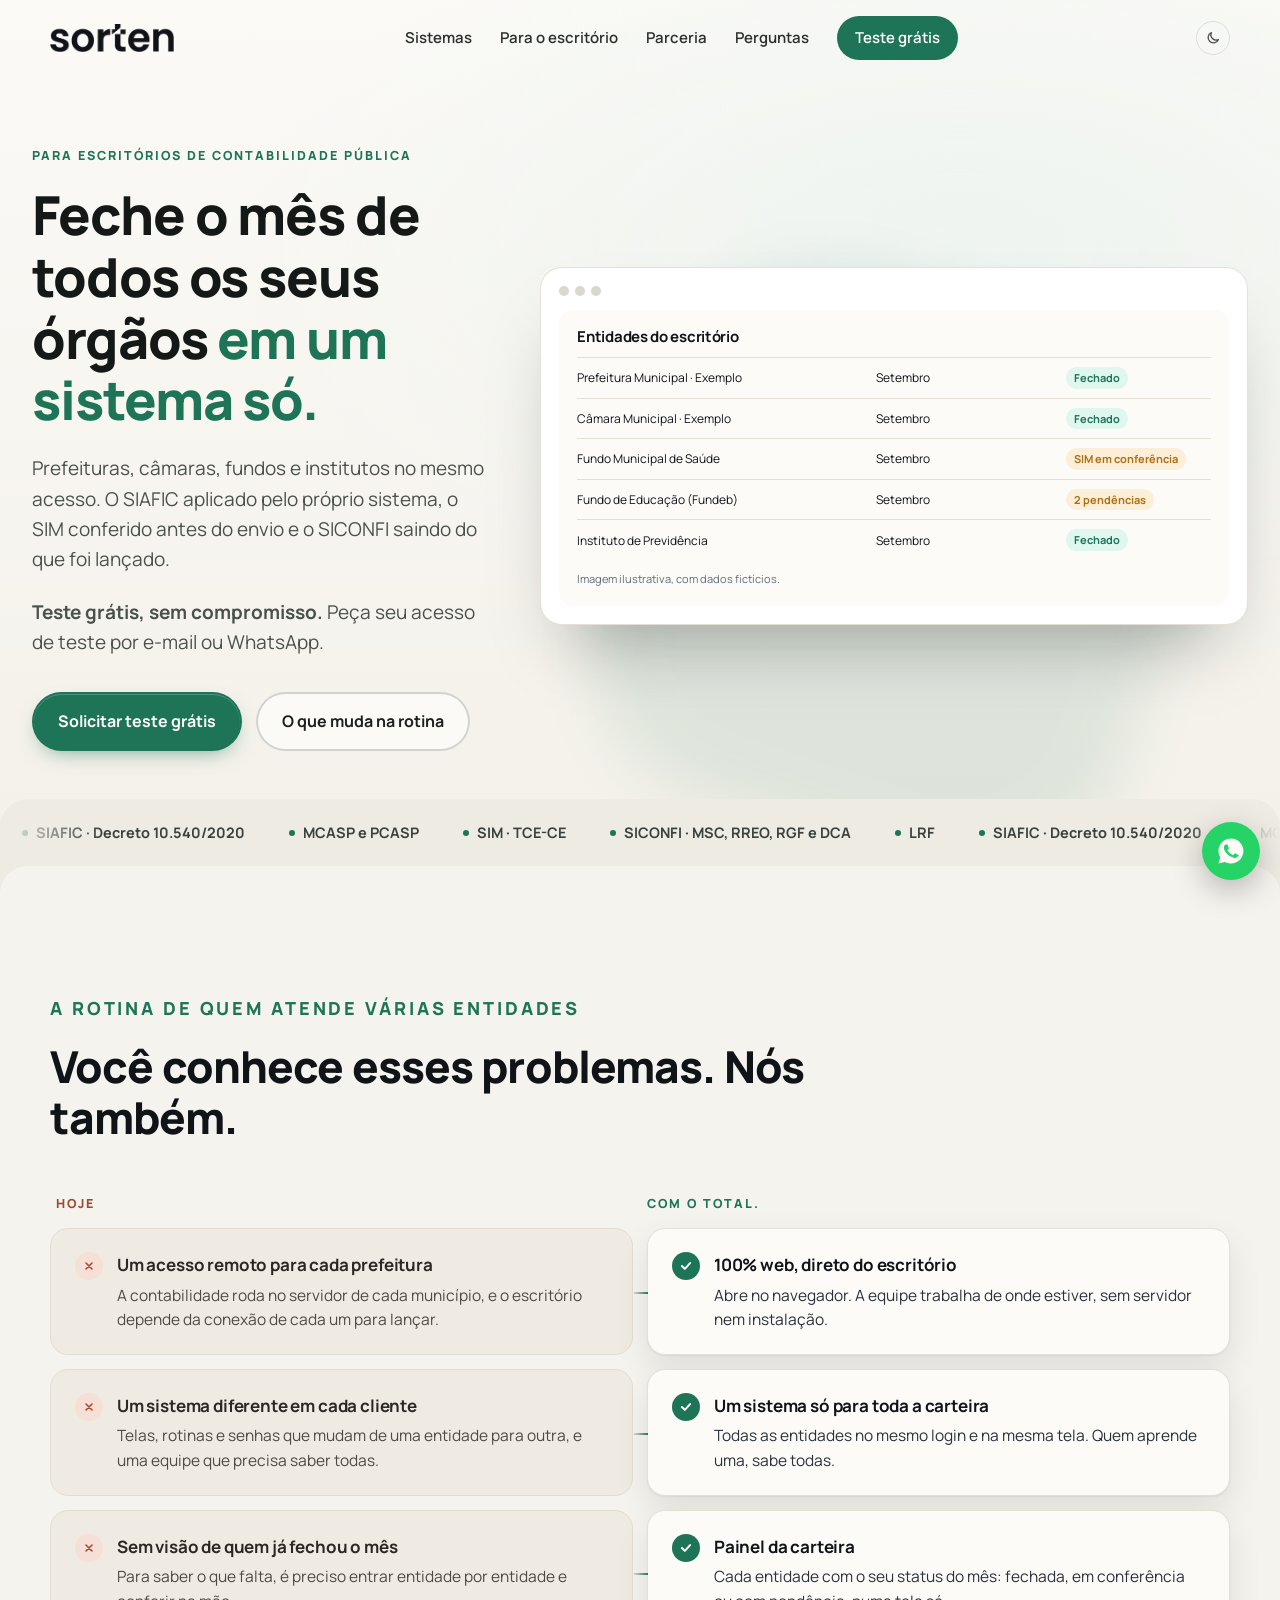
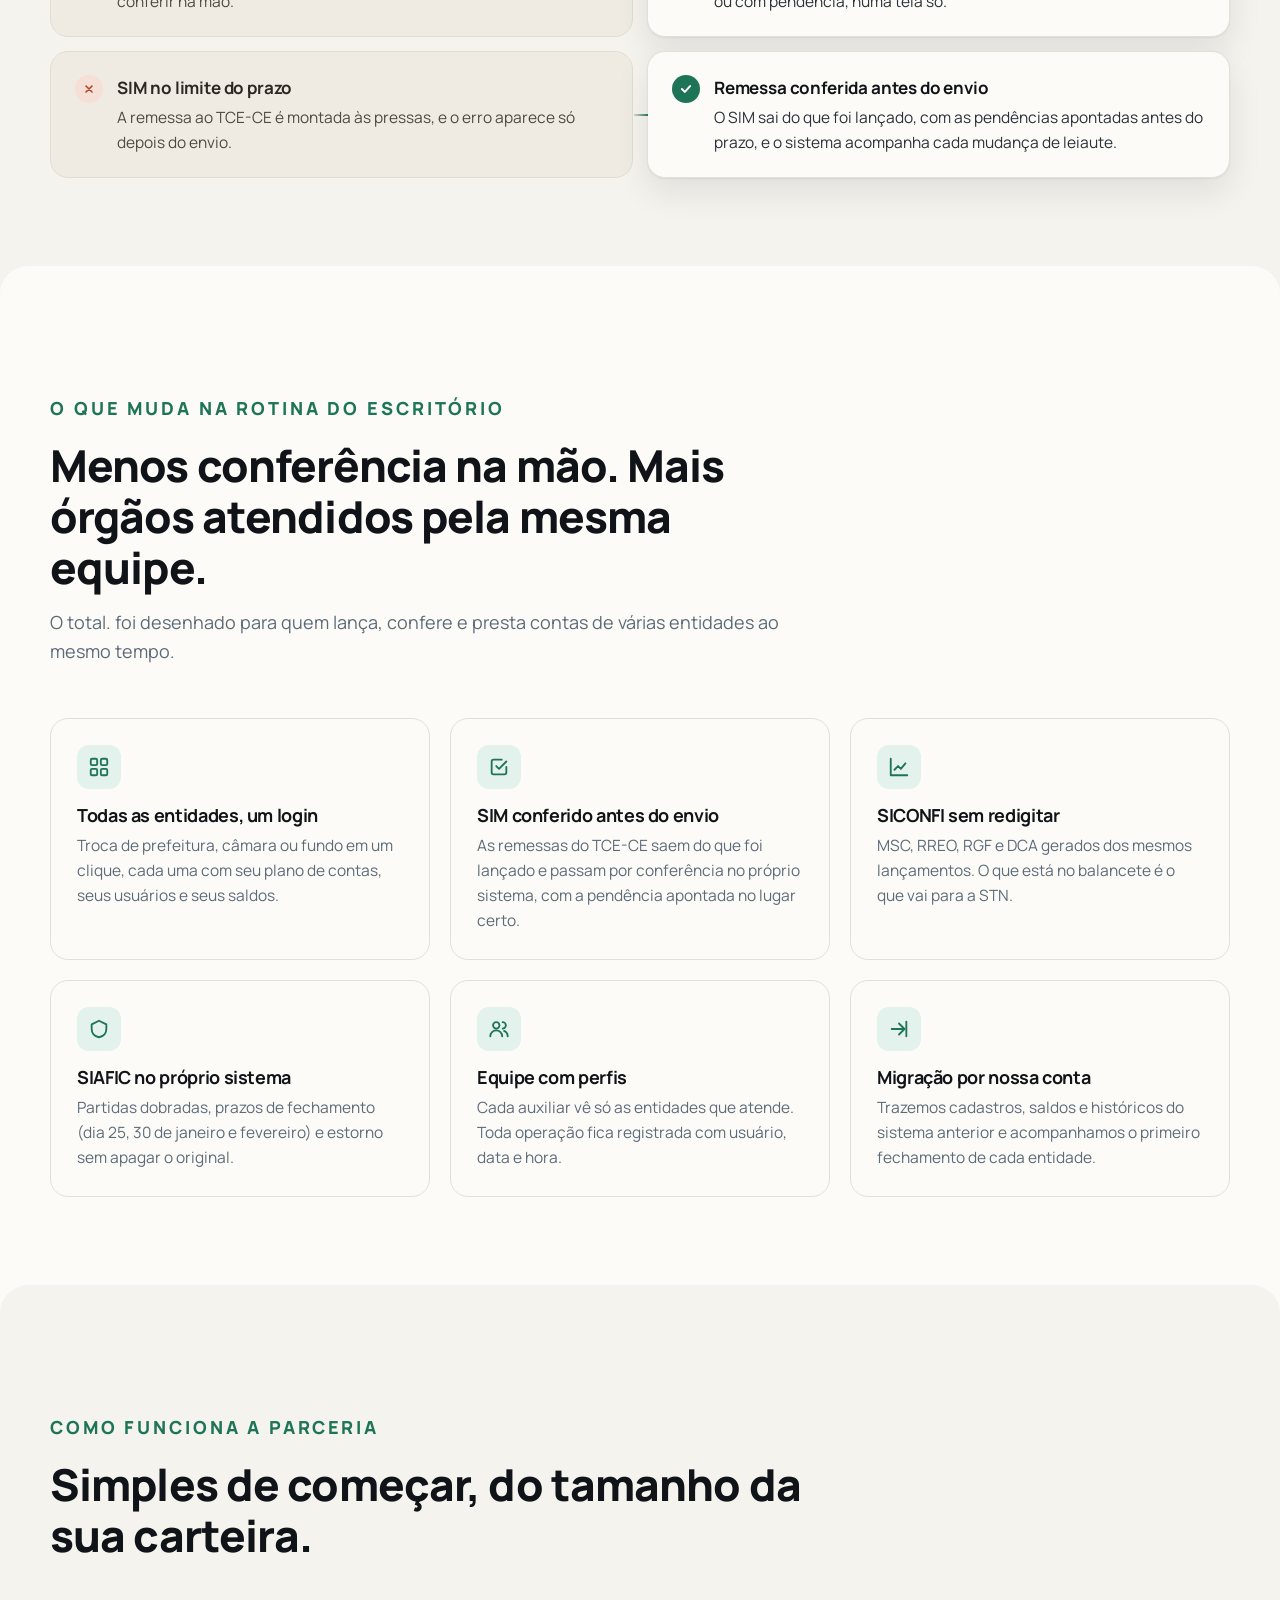
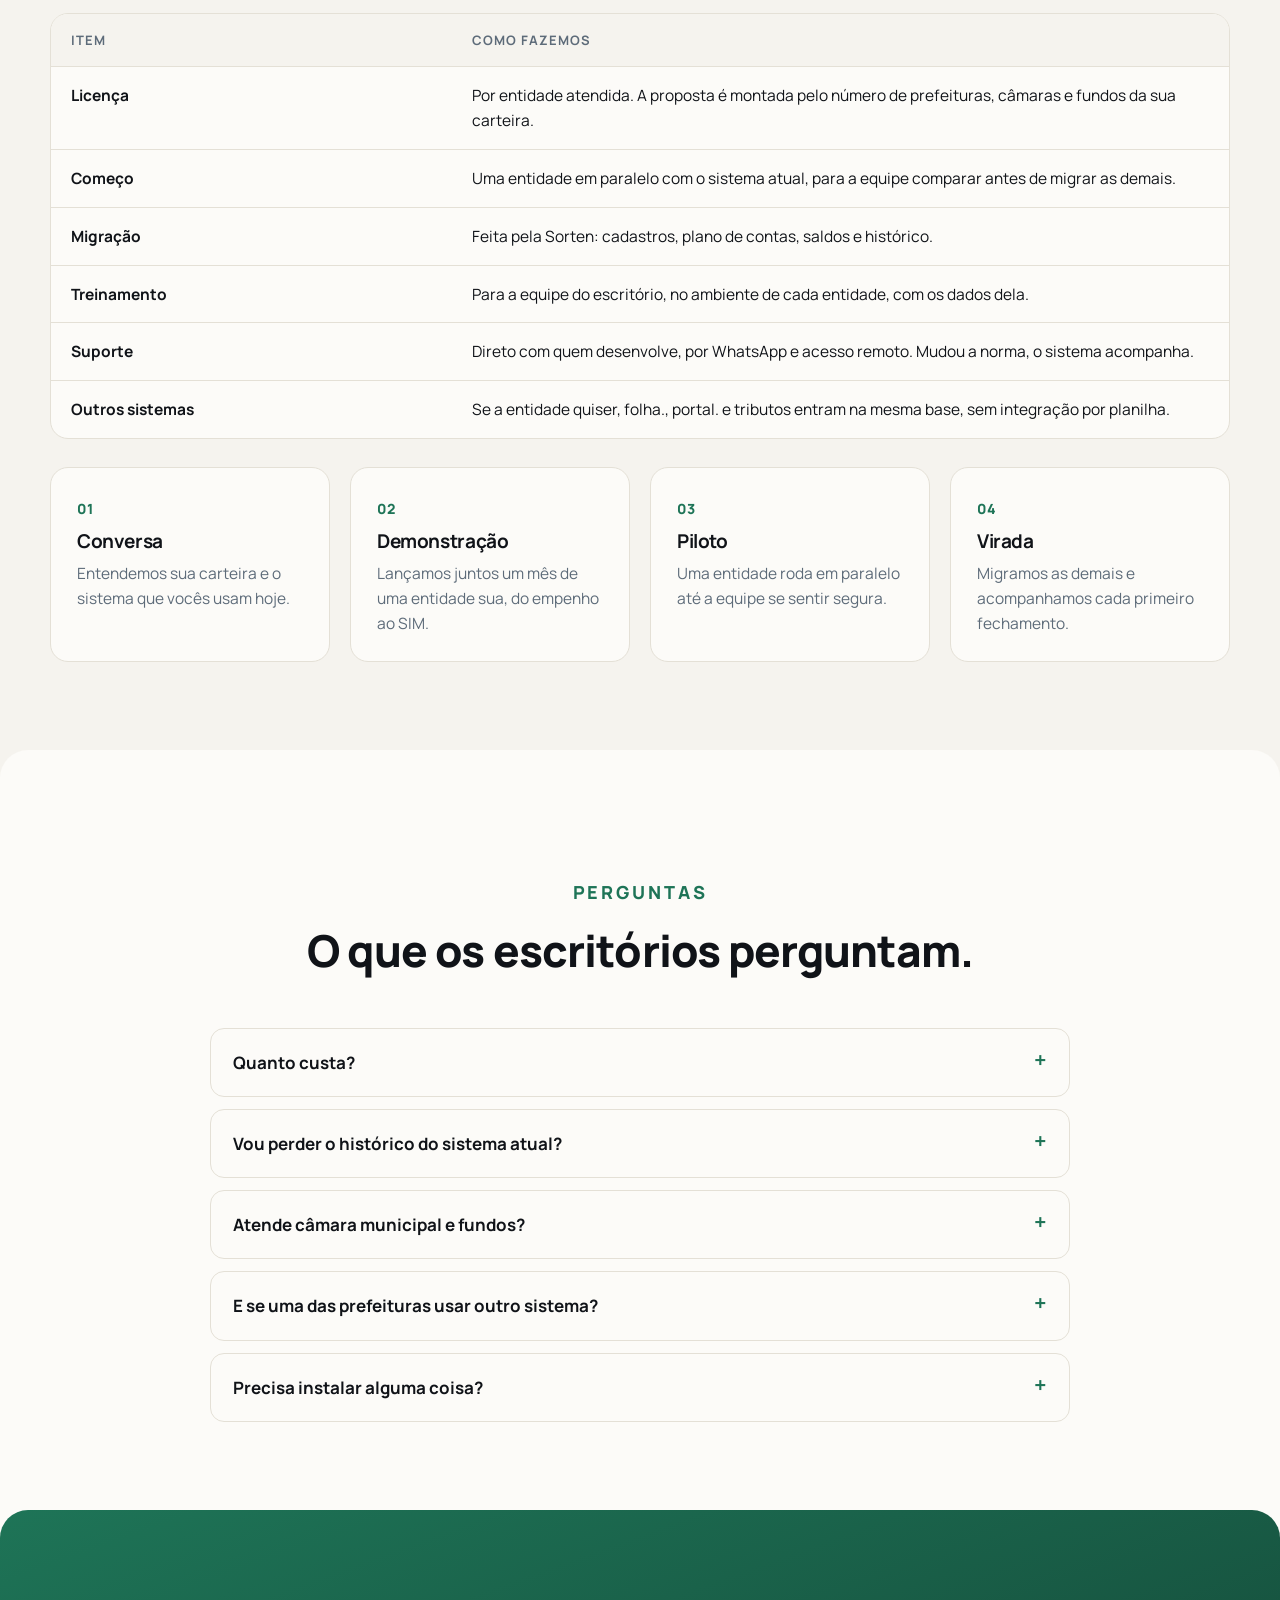
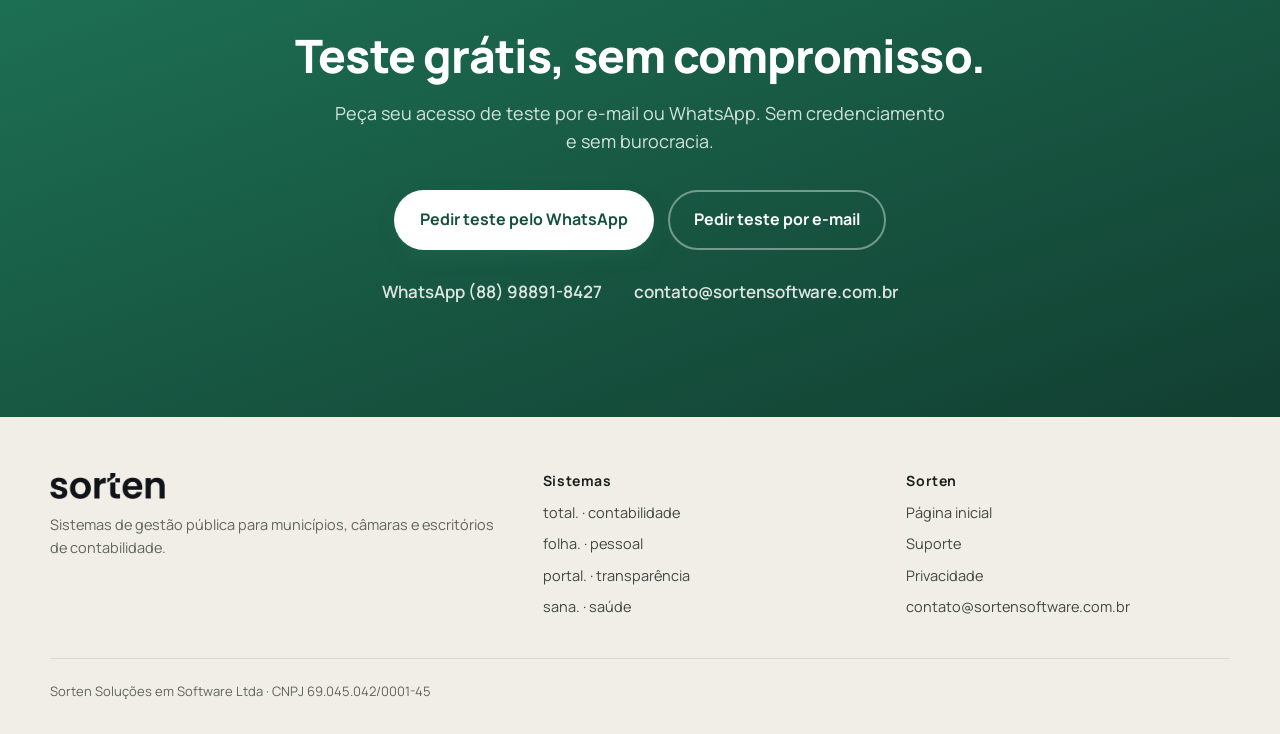
==== commit 75eba09d: "Oferece teste grátis aos escritórios" ====
--- a/contabilidade/index.html
+++ b/contabilidade/index.html
@@ -32,7 +32,7 @@
         <a href="#rotina">Para o escritório</a>
         <a href="#parceria">Parceria</a>
         <a href="#perguntas">Perguntas</a>
-        <a class="nav-cta" href="#contato">Falar com a Sorten</a>
+        <a class="nav-cta" href="#contato">Teste grátis</a>
       </nav>
       <button class="theme-toggle" type="button" aria-label="Alternar modo escuro" title="Modo escuro"><svg class="i-moon" viewBox="0 0 24 24" fill="none" stroke="currentColor" stroke-width="2" stroke-linecap="round" stroke-linejoin="round" aria-hidden="true"><path d="M20 14.5A8 8 0 0 1 9.5 4a8 8 0 1 0 10.5 10.5Z"/></svg><svg class="i-sun" viewBox="0 0 24 24" fill="none" stroke="currentColor" stroke-width="2" stroke-linecap="round" aria-hidden="true"><circle cx="12" cy="12" r="4"/><path d="M12 2v2M12 20v2M4.9 4.9l1.4 1.4M17.7 17.7l1.4 1.4M2 12h2M20 12h2M4.9 19.1l1.4-1.4M17.7 6.3l1.4-1.4"/></svg></button>
     </div>
@@ -45,11 +45,9 @@
           <p class="eyebrow">Para escritórios de contabilidade pública</p>
           <h1>Feche o mês de todos os seus órgãos <span>em um sistema só.</span></h1>
           <p class="hero-lead">Prefeituras, câmaras, fundos e institutos no mesmo acesso. O SIAFIC aplicado pelo próprio sistema, o <span data-tce="sistema">SIM</span> conferido antes do envio e o SICONFI saindo do que foi lançado.</p>
+          <p class="hero-lead"><strong>Teste grátis, sem compromisso.</strong> Peça seu acesso de teste por e-mail ou WhatsApp.</p>
           <div class="hero-actions">
-            <a class="btn btn-primary" href="https://wa.me/5588988918427?text=Ol%C3%A1!%20Tenho%20um%20escrit%C3%B3rio%20de%20contabilidade%20p%C3%BAblica%20e%20quero%20conhecer%20o%20total." target="_blank" rel="noopener">
-              <svg viewBox="0 0 24 24" fill="currentColor" aria-hidden="true"><path d="M12 2a10 10 0 0 0-8.6 15.1L2 22l5-1.3A10 10 0 1 0 12 2Zm5.4 14.2c-.2.6-1.3 1.2-1.8 1.3-.5.1-1 .1-3.4-.9-2.8-1.2-4.6-4.1-4.8-4.3-.1-.2-1.1-1.5-1.1-2.9s.7-2.1 1-2.4c.3-.3.6-.3.8-.3h.6c.2 0 .4 0 .6.5l.9 2.1c.1.2.1.4 0 .6l-.4.6-.4.4c-.1.1-.3.3-.1.6.2.3.8 1.3 1.7 2.1 1.1 1 2.1 1.3 2.4 1.5.3.1.5.1.6-.1l.9-1c.2-.3.4-.2.7-.1l2 1c.3.1.5.2.5.3.1.2.1.7-.1 1.3Z"/></svg>
-              Quero ver no meu escritório
-            </a>
+            <a class="btn btn-primary" href="#contato">Solicitar teste grátis</a>
             <a class="btn btn-ghost" href="#rotina">O que muda na rotina</a>
           </div>
         </div>
@@ -167,11 +165,11 @@
 
     <section class="cta band" id="contato" style="z-index:7">
       <div class="shell">
-        <h2>Vamos lançar um mês de uma entidade sua, juntos?</h2>
-        <p>Em uma conversa de 40 minutos você vê o caminho do empenho ao <span data-tce="sistema">SIM</span> com os números do seu dia a dia.</p>
+        <h2>Teste grátis, sem compromisso.</h2>
+        <p>Peça seu acesso de teste por e-mail ou WhatsApp. Sem credenciamento e sem burocracia.</p>
         <div class="hero-actions">
-          <a class="btn btn-primary" href="https://wa.me/5588988918427?text=Ol%C3%A1!%20Tenho%20um%20escrit%C3%B3rio%20de%20contabilidade%20p%C3%BAblica%20e%20quero%20conhecer%20o%20total." target="_blank" rel="noopener">Falar pelo WhatsApp</a>
-          <a class="btn btn-ghost" href="mailto:contato@sortensoftware.com.br?subject=Parceria%20para%20escrit%C3%B3rio%20de%20contabilidade">Enviar e-mail</a>
+          <a class="btn btn-primary" href="https://wa.me/5588988918427?text=Ol%C3%A1%21%20Quero%20solicitar%20um%20teste%20gr%C3%A1tis%20dos%20sistemas%20da%20Sorten." target="_blank" rel="noopener">Pedir teste pelo WhatsApp</a>
+          <a class="btn btn-ghost" href="mailto:contato@sortensoftware.com.br?subject=Teste%20gr%C3%A1tis%20dos%20sistemas%20Sorten">Pedir teste por e-mail</a>
         </div>
         <div class="contact-lines">
           <a href="https://wa.me/5588988918427" target="_blank" rel="noopener">WhatsApp (88) 98891-8427</a>
